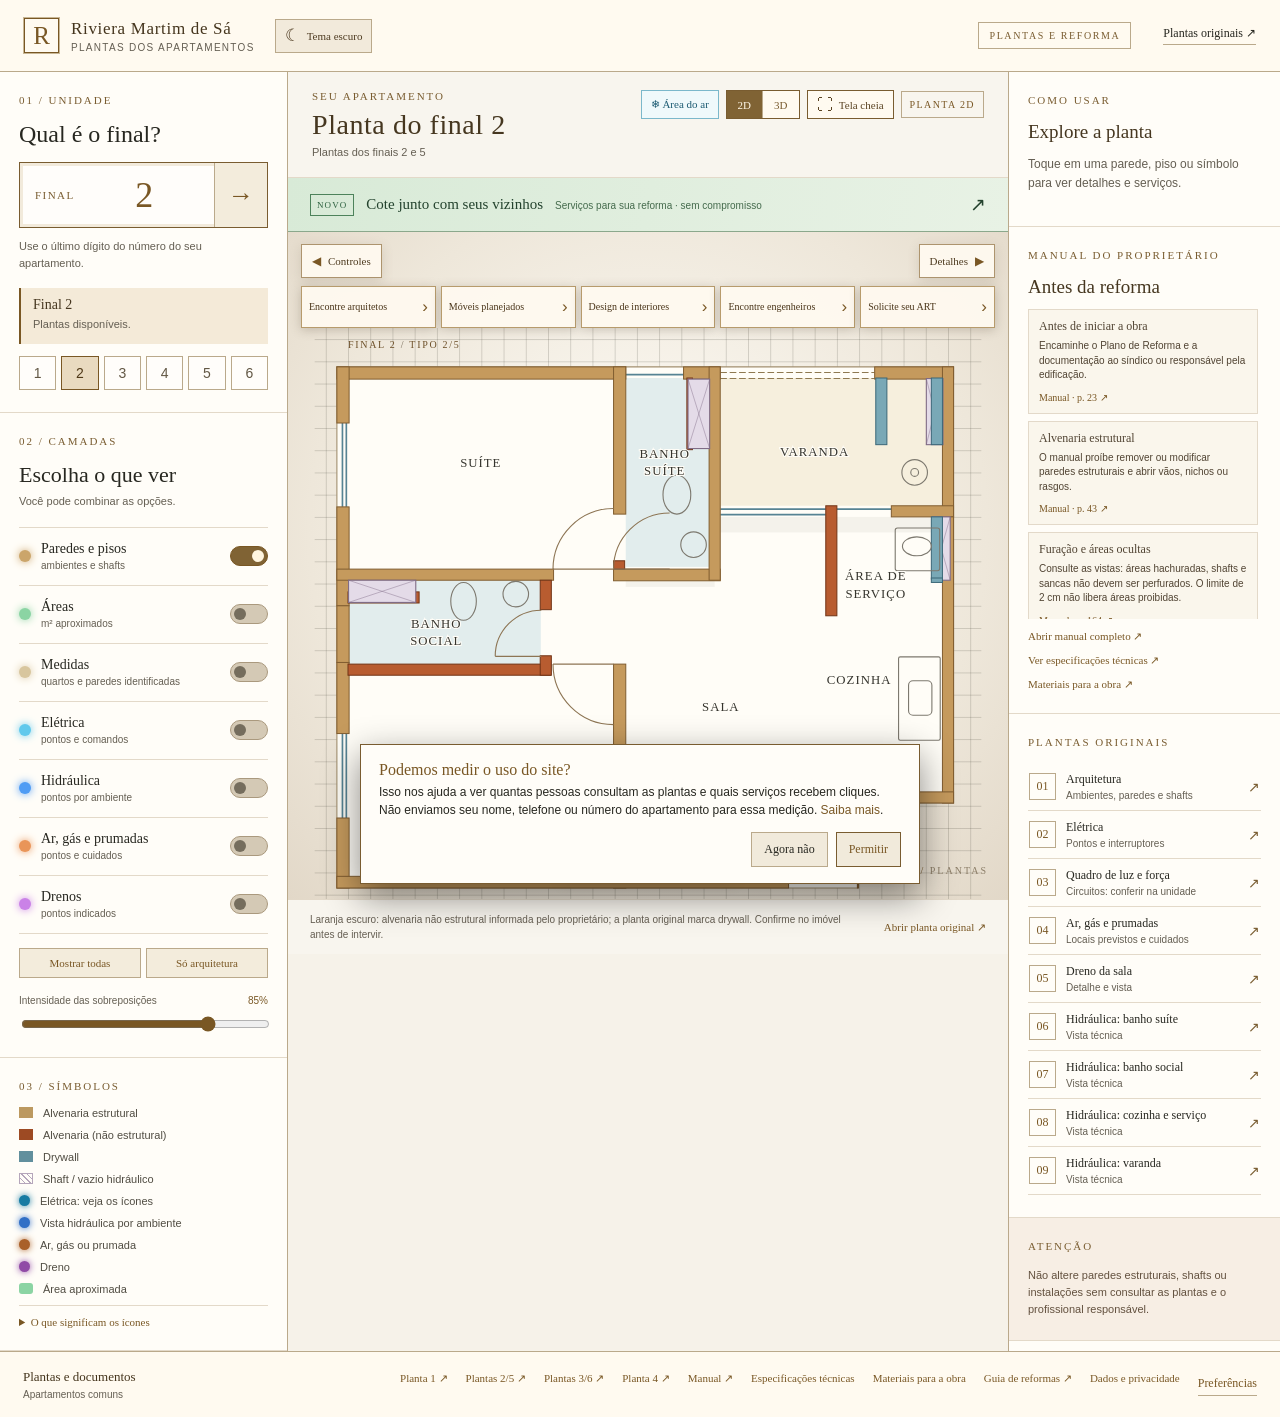
==== index.html @ aa562a34 "Soften ad labels and simplify decor tour description" ====
<!doctype html>
<html lang="pt-BR" data-theme="light">
<head>
  <meta charset="utf-8">
  <meta name="viewport" content="width=device-width, initial-scale=1">
  <meta id="browser-theme-color" name="theme-color" content="#f6f2e9">
  <meta name="description" content="Consulte a planta do seu final e sobreponha arquitetura, elétrica, instalações e vistas hidráulicas do Riviera Martim de Sá.">
  <title>Plantas · Riviera Martim de Sá</title>
  <link rel="icon" type="image/svg+xml" href="favicon.svg">
  <script>try{if(localStorage.getItem("riviera-theme")==="dark"){document.documentElement.dataset.theme="dark";document.getElementById("browser-theme-color").content="#0b0b0a"}}catch{}</script>
  <link rel="stylesheet" href="styles.css?v=avisos-discretos-1">
  <link rel="stylesheet" href="dimensions.css?v=mobile-medidas-1">
  <link rel="stylesheet" href="mobile.css?v=mobile-mapa-3">
  <link rel="stylesheet" href="coletiva.css?v=2">
  <link rel="stylesheet" href="analytics.css?v=1">
  <link rel="stylesheet" href="focus.css?v=focus-2">
  <link rel="stylesheet" href="icons.css?v=icons-1">
  <link rel="stylesheet" href="decorado.css?v=decorado-ia-1">
  <script src="services.js?v=lais-santos-10-1" defer></script>
  <script src="view3d.js?v=decorado-1" defer></script>
  <script src="final4.js?v=icons-1" defer></script>
  <script src="final1.js?v=icons-1" defer></script>
  <script src="analytics.js?v=1" defer></script>
  <script src="app.js?v=avisos-discretos-1" defer></script>
  <script src="decorado.js?v=decorado-ia-1" defer></script>
</head>
<body>
  <a class="skip-link" href="#painel">Ir para a planta</a>
  <div class="app-shell">
    <header class="topbar">
      <div class="identity"><span class="identity-mark" aria-hidden="true">R</span><div><strong>Riviera Martim de Sá</strong><small>Plantas dos apartamentos</small></div></div>
      <button id="theme-toggle" class="theme-toggle" type="button" aria-label="Ativar tema escuro" aria-pressed="false"><span class="theme-icon" aria-hidden="true">☾</span><span class="theme-label">Tema escuro</span></button>
      <span class="edition">PLANTAS E REFORMA</span>
      <a class="toplink" href="#documentos" aria-label="Plantas originais"><span class="toplink-copy">Plantas originais</span> <span aria-hidden="true">↗</span></a>
    </header>
    <main id="painel" class="app-layout">
      <aside id="control-panel" class="control-panel" aria-label="Consulta da planta">
        <div class="panel-section final-section">
          <div class="section-kicker">01 / UNIDADE</div>
          <label for="final-input">Qual é o final?</label>
          <div class="final-entry"><span>FINAL</span><input id="final-input" type="text" inputmode="numeric" pattern="[1-6]" maxlength="1" placeholder="2" autocomplete="off" aria-describedby="final-hint"><button id="final-submit" type="button" aria-label="Consultar final">→</button></div>
          <p id="final-hint">Use o último dígito do número do seu apartamento.</p>
          <div id="final-result" class="final-result" aria-live="polite"></div>
          <div class="quick-finals" aria-label="Escolha rápida do final"><button type="button" data-final="1">1</button><button type="button" data-final="2">2</button><button type="button" data-final="3">3</button><button type="button" data-final="4">4</button><button type="button" data-final="5">5</button><button type="button" data-final="6">6</button></div>
        </div>
        <div class="panel-section layers-section">
          <div class="section-kicker">02 / CAMADAS</div>
          <h2>Escolha o que ver</h2>
          <p class="subtle">Você pode combinar as opções.</p>
          <div id="layer-list" class="layer-list"></div>
          <div class="layer-actions"><button id="show-all" type="button">Mostrar todas</button><button id="show-base" type="button">Só arquitetura</button></div>
          <label class="opacity-label" for="overlay-opacity">Intensidade das sobreposições <output id="opacity-value">85%</output></label>
          <input id="overlay-opacity" type="range" min="35" max="100" value="85">
        </div>
        <div class="panel-section legend-section">
          <div class="section-kicker">03 / SÍMBOLOS</div>
          <div id="legend" class="legend"></div>
        </div>
      </aside>
      <section class="map-section" aria-labelledby="map-title">
        <div class="map-heading"><div><div class="section-kicker">SEU APARTAMENTO</div><h1 id="map-title">Planta do final 2</h1><p id="map-description">Plantas dos finais 2 e 5</p></div><div class="mode-controls"><button id="cooling-toggle" class="cooling-toggle" type="button" aria-pressed="false" aria-controls="cooling-panel">❄ Área do ar</button><div class="mode-switch" aria-label="Modo de visualização"><button id="view-2d" type="button" aria-pressed="true">2D</button><button id="view-3d" type="button" aria-pressed="false">3D</button></div><button id="focus-toggle" class="focus-toggle" type="button" aria-pressed="false" aria-label="Abrir planta em tela cheia" title="Abrir planta em tela cheia"><span class="focus-icon" aria-hidden="true">⛶</span><span class="focus-label">Tela cheia</span></button><span id="map-status" class="map-status">PLANTA 2D</span></div></div>
        <div class="map-promos"><a id="collective-entry" class="collective-entry" href="cotacao-coletiva.html?final=2"><span class="collective-new">NOVO</span><span class="collective-entry-copy"><strong>Cote junto com seus vizinhos</strong><small>Serviços para sua reforma · sem compromisso</small></span><span class="collective-arrow" aria-hidden="true">↗</span></a><button id="decorado-entry" class="decorado-entry" type="button" aria-haspopup="dialog" aria-controls="decorado-dialog" hidden><span class="decorado-play" aria-hidden="true">▶</span><span class="decorado-entry-copy"><strong>Visite o decorado</strong><small>Passeio e maquete · final 4</small></span><span class="decorado-arrow" aria-hidden="true">↗</span></button></div>
        <div id="measure-nav" class="measure-nav" aria-label="Medidas na vista 3D" hidden><button id="measure-prev" type="button" aria-label="Medida anterior">‹</button><div class="measure-nav-copy" aria-live="polite"><small id="measure-count">MEDIDAS</small><strong id="measure-name"></strong><span id="measure-detail"></span></div><button id="measure-next" type="button" aria-label="Próxima medida">›</button></div>
        <div id="map-frame" class="map-frame">
          <div id="plan-stage" class="plan-stage"></div>
          <canvas id="plan-3d" aria-label="Vista 3D ilustrativa do apartamento" hidden></canvas>
          <div class="side-toggle-bar" aria-label="Painéis laterais"><button id="toggle-controls" type="button" aria-controls="control-panel" aria-expanded="true" aria-label="Recolher controles"><span class="toggle-icon" aria-hidden="true">◀</span><span class="panel-label">Controles</span></button><button id="toggle-details" type="button" aria-controls="info-panel" aria-expanded="true" aria-label="Recolher detalhes"><span class="panel-label">Detalhes</span><span class="toggle-icon" aria-hidden="true">▶</span></button></div>
          <nav class="whole-home-actions" aria-label="Profissionais para todo o apartamento"><span class="whole-home-label">PARA TODO O APARTAMENTO</span><div class="whole-home-buttons"><button type="button" data-global-service="arquitetura" aria-label="Encontre arquitetos" aria-controls="service-popover" aria-expanded="false"><span class="service-label-wide" aria-hidden="true">Encontre arquitetos</span><span class="service-label-compact" aria-hidden="true">Arquitetos</span><span class="service-chevron" aria-hidden="true">›</span></button><button type="button" data-global-service="marcenaria" aria-label="Móveis planejados" aria-controls="service-popover" aria-expanded="false"><span class="service-label-wide" aria-hidden="true">Móveis planejados</span><span class="service-label-compact" aria-hidden="true">Planejados</span><span class="service-chevron" aria-hidden="true">›</span></button><button type="button" data-global-service="interiores" aria-label="Design de interiores" aria-controls="service-popover" aria-expanded="false"><span class="service-label-wide" aria-hidden="true">Design de interiores</span><span class="service-label-compact" aria-hidden="true">Interiores</span><span class="service-chevron" aria-hidden="true">›</span></button><button type="button" data-global-service="engenharia" aria-label="Encontre engenheiros" aria-controls="service-popover" aria-expanded="false"><span class="service-label-wide" aria-hidden="true">Encontre engenheiros</span><span class="service-label-compact" aria-hidden="true">Engenheiros</span><span class="service-chevron" aria-hidden="true">›</span></button><button type="button" data-global-service="art" aria-label="Solicite seu ART" aria-controls="service-popover" aria-expanded="false"><span class="service-label-wide" aria-hidden="true">Solicite seu ART</span><span class="service-label-compact" aria-hidden="true">ART</span><span class="service-chevron" aria-hidden="true">›</span></button></div></nav>
          <section id="tech-popover" class="tech-popover" role="dialog" aria-modal="false" aria-labelledby="tech-title" tabindex="-1" hidden><div class="tech-popover-body"><div class="tech-popover-heading"><button id="tech-close" class="tech-close" type="button" aria-label="Fechar detalhamento">×</button><div id="tech-layer" class="section-kicker">DETALHES DA PLANTA</div><h2 id="tech-title"></h2></div><p id="tech-description" class="tech-description"></p><details id="tech-product-recommendations" class="tech-products" hidden><summary><span id="tech-products-title" class="tech-products-cta">Compras para este ponto</span><span id="tech-products-count" class="tech-products-count"></span></summary><p id="tech-products-note" class="tech-products-note"></p><p id="tech-products-ad-label" class="tech-products-ad-label" hidden>Publicidade · links de afiliado</p><div id="tech-product-grid" class="tech-product-grid"></div><p id="tech-products-disclosure" class="tech-products-disclosure" hidden>O site pode receber comissão pelos links. Confira vendedor, versão, preço e estoque antes de comprar.</p></details><section id="tech-specs" class="tech-specs" aria-label="Especificações técnicas deste ponto" hidden><div class="tech-spec-heading">FICHA TÉCNICA</div><dl id="tech-spec-list"></dl><p id="tech-spec-note"></p><div id="tech-spec-sources" class="tech-spec-sources"></div><a class="tech-spec-all" href="especificacoes.html">Ver lista técnica completa ↗</a></section><div class="tech-evidence"><span id="tech-evidence-label">PLANTA ORIGINAL</span><strong id="tech-source-name"></strong></div><div class="tech-check"><span id="tech-check-label">ANTES DE REFORMAR</span><p id="tech-check-text"></p></div><div class="tech-actions"><a id="tech-source-link" target="_blank" rel="noopener">Abrir planta original ↗</a><a id="tech-secondary-source-link" target="_blank" rel="noopener" hidden></a></div><button id="tech-services-button" class="popover-switch" type="button">Ver serviços para esta área →</button></div></section>
          <section id="service-popover" class="service-popover" role="dialog" aria-modal="false" aria-labelledby="service-title" tabindex="-1" hidden><div class="service-popover-body"><button id="service-close" class="tech-close" type="button" aria-label="Fechar serviços">×</button><button id="service-back" class="service-back" type="button" hidden>← Detalhes da planta</button><div class="section-kicker">SERVIÇOS PARA ESTA ÁREA</div><h2 id="service-title">O que você quer fazer aqui?</h2><p id="service-intro" class="service-intro"></p><div id="service-list" class="service-list"></div><div id="service-results" class="service-results" aria-live="polite" hidden></div><button id="independent-toggle" class="independent-toggle" type="button" aria-label="Ver mais profissionais independentes" aria-controls="independent-list" aria-expanded="false" hidden>Mais <span aria-hidden="true">⌄</span></button><div id="independent-list" class="independent-list" hidden></div><p class="service-disclosure">Confira referências, regras da obra e exigências técnicas antes de contratar.</p></div></section>
          <div id="gesture-hint" class="gesture-hint" hidden>Um dedo gira e inclina · dois dedos aproximam e movem · toque abre detalhes</div>
          <p id="position-note" class="position-note" hidden><span class="position-note-full">Ícones e alturas no 3D são ilustrativos. Confira a planta original e o imóvel antes de furar ou comprar.</span><span class="position-note-short">Posições 3D estimadas · confira no imóvel</span></p>
          <a id="dimension-status" class="dimension-status" href="#measurement-section" hidden><strong>MEDIDAS</strong><span>Quartos e paredes identificadas · ver detalhes ↗</span></a>
          <a id="area-status" class="area-status" href="#area-section" hidden><strong>ÁREAS</strong><span>Valores aproximados · ver detalhes ↗</span></a>
          <div id="empty-state" class="empty-state" hidden></div><div class="map-tools"><button id="zoom-out" type="button" aria-label="Diminuir zoom">−</button><output id="zoom-value">100%</output><button id="zoom-in" type="button" aria-label="Aumentar zoom">+</button><button id="zoom-fit" type="button" aria-label="Abrir planta em tela cheia" aria-pressed="false" title="Abrir planta em tela cheia">⤢</button></div><div class="map-watermark">RIVIERA <span>/</span> PLANTAS</div>
        </div>
        <div class="map-footer"><p id="map-disclaimer">As posições são aproximadas. Confira medidas e instalações no imóvel antes de reformar.</p><a id="main-source" href="assets/docs/finais-2-5.pdf#page=1" target="_blank" rel="noopener">Abrir planta original ↗</a></div>
      </section>
      <aside id="info-panel" class="info-panel" aria-label="Informações da consulta"><div class="panel-section"><div id="selection-kicker" class="section-kicker">COMO USAR</div><div id="selection-info" class="selection-info"><h2>Explore a planta</h2><p>Toque em uma parede, piso ou símbolo para ver detalhes e serviços.</p></div></div><div id="cooling-panel" class="panel-section cooling-panel" hidden><div class="section-kicker">AR-CONDICIONADO PREVISTO</div><h2>9.000 BTU/h na sala</h2><p>Capacidade de refrigeração: cerca de <strong>2,64 kW</strong>. Em condições gerais, atende <strong>10 a 15 m² sem sol direto</strong>. A mancha azul é ilustrativa; não mostra um alcance exato. Sala, cozinha, serviço e circulação formam um espaço aberto de cerca de <span id="cooling-open-area">21</span> m², então o resfriamento pode ser desigual.</p><p><strong>Na planta:</strong> split com evaporadora na sala e condensadora na varanda. O quadro elétrico registra 220 V, 20 A e 815 W para o circuito de ar. Os 815 W não são o consumo medido de um aparelho específico.</p><p>Sol, pessoas, aparelhos e portas abertas mudam a carga térmica. Antes da compra, confira o modelo, o circuito, o dreno e a ventilação da condensadora com um profissional.</p><div class="cooling-sources"><a href="assets/docs/manual-proprietario.pdf#page=106" target="_blank" rel="noopener">Manual · p. 106 ↗</a><a id="cooling-electric-source" href="assets/docs/finais-2-5.pdf#page=3" target="_blank" rel="noopener">Quadro elétrico · p. 3 ↗</a><a href="https://www.daikin.com.br/blog/2025/07/04/o-que-sao-btus-como-funcionam-os-btus-do-ar-condicionado/" target="_blank" rel="noopener">Referência de capacidade ↗</a></div></div><div id="area-section" class="panel-section area-panel" hidden><div class="section-kicker">ÁREAS APROXIMADAS</div><h2>Tamanho dos cômodos</h2><div id="area-content"></div></div><div id="measurement-section" class="panel-section measurement-panel" hidden><div class="section-kicker">MEDIDAS</div><h2>Cotas disponíveis</h2><div id="measurement-content"></div></div><div class="panel-section manual-section"><div class="section-kicker">MANUAL DO PROPRIETÁRIO</div><h2>Antes da reforma</h2><div id="manual-tip-list" class="manual-tip-list"></div><a class="manual-full-link" href="assets/docs/manual-proprietario.pdf" target="_blank" rel="noopener">Abrir manual completo ↗</a><a class="manual-full-link" href="especificacoes.html">Ver especificações técnicas ↗</a><a class="manual-full-link" href="especificacoes.html#compras">Materiais para a obra ↗</a></div><div class="panel-section"><div class="section-kicker">PLANTAS ORIGINAIS</div><div id="source-list" class="source-list"></div></div><div class="panel-section compact-warning"><div class="section-kicker">ATENÇÃO</div><p>Não altere paredes estruturais, shafts ou instalações sem consultar as plantas e o profissional responsável.</p></div></aside>
    </main>
    <footer id="documentos" class="bottom-bar"><div><strong>Plantas e documentos</strong><span>Apartamentos comuns</span></div><nav aria-label="Documentos originais"><a href="assets/docs/final-1-comum.pdf" target="_blank" rel="noopener">Planta 1 ↗</a><a href="assets/docs/finais-2-5.pdf" target="_blank" rel="noopener">Plantas 2/5 ↗</a><a href="assets/docs/finais-3-6.pdf" target="_blank" rel="noopener">Plantas 3/6 ↗</a><a href="assets/docs/final-4-comum.pdf" target="_blank" rel="noopener">Planta 4 ↗</a><a href="assets/docs/manual-proprietario.pdf" target="_blank" rel="noopener">Manual ↗</a><a href="especificacoes.html">Especificações técnicas</a><a href="especificacoes.html#compras">Materiais para a obra</a><a href="assets/docs/guia-reformas.pdf" target="_blank" rel="noopener">Guia de reformas ↗</a><a href="privacidade.html">Dados e privacidade</a><button id="analytics-preferences" class="analytics-preferences" type="button" hidden>Preferências</button></nav></footer>
  </div>
  <dialog id="decorado-dialog" class="decorado-dialog" aria-labelledby="decorado-title" aria-describedby="decorado-description"><div class="decorado-modal"><div class="decorado-modal-heading"><div><span class="section-kicker">FINAL 4 · APARTAMENTO COMUM</span><h2 id="decorado-title">Visite o decorado</h2></div><button id="decorado-close" class="decorado-close" type="button" aria-label="Fechar vídeo">×</button></div><div class="decorado-versions" role="group" aria-label="Escolha o vídeo"><button type="button" data-decorado-video="ia" data-src="assets/video/final-4-passeio-decorado.mp4" data-poster="assets/video/final-4-passeio-decorado-poster.jpg" data-label="Passeio decorado ilustrativo do final 4" aria-pressed="true"><strong>Passeio decorado</strong><small>11 cenas · 55 segundos</small></button><button type="button" data-decorado-video="maquete" data-src="assets/video/final-4-decorado.mp4" data-poster="assets/video/final-4-decorado-poster.png" data-label="Maquete animada do final 4" aria-pressed="false"><strong>Maquete da planta</strong><small>Geometria da planta · 20 segundos</small></button></div><video id="decorado-video" controls playsinline preload="none" poster="assets/video/final-4-passeio-decorado-poster.jpg" aria-label="Passeio decorado ilustrativo do final 4"><source id="decorado-source" type="video/mp4"></video><p id="decorado-error" class="decorado-error" hidden>Não foi possível carregar o vídeo. Tente novamente em instantes.</p><p id="decorado-description">Passeio ilustrativo do final 4. Móveis, acabamentos e posições podem diferir do apartamento. Consulte a planta e confira medidas e instalações antes de reformar.</p></div></dialog>
  <section id="analytics-consent" class="analytics-consent" aria-label="Privacidade das visitas" hidden><p><strong>Podemos medir o uso do site?</strong> Isso nos ajuda a ver quantas pessoas consultam as plantas e quais serviços recebem cliques. Não enviamos seu nome, telefone ou número do apartamento para essa medição. <a href="privacidade.html">Saiba mais</a>.</p><div><button id="analytics-reject" type="button">Agora não</button><button id="analytics-accept" type="button">Permitir</button></div></section>
  <noscript>Ative o JavaScript para consultar as camadas. Os PDFs originais estão nos links do rodapé.</noscript>
</body>
</html>
---- styles.css ----
:root{color-scheme:dark;--bg:#0b0b0a;--panel:#13120f;--panel-2:#191713;--line:#4b3e29;--line-soft:#2b271e;--gold:#d6b575;--gold-dim:#a88a55;--text:#eee5d4;--muted:#aaa08e;--cyan:#61c9ec;--blue:#4f9cf4;--orange:#e99559;--purple:#ca82e7}
#gesture-hint.gesture-hint{top:auto;bottom:68px;width:max-content;max-width:calc(100% - 25px);white-space:normal;text-align:center}
.manual-section h2{font:19px Georgia,serif;font-weight:normal;color:#efddb7;margin:0 0 11px}.manual-tip-list{display:flex;flex-direction:column;gap:7px;max-height:310px;overflow:auto;padding-right:3px}.manual-tip{display:block;border:1px solid var(--line-soft);background:#1b1812;padding:9px 10px;color:var(--text)}.manual-tip:hover{border-color:var(--gold-dim);background:#252015}.manual-tip strong{display:block;font:12px Georgia,serif;font-weight:normal;color:#e7d4ad}.manual-tip span{display:block;color:#b7aa92;font-size:10px;line-height:1.45;margin:5px 0}.manual-tip small{color:var(--gold);font:10px Georgia,serif}.manual-full-link{display:inline-block;margin-top:11px;font:11px Georgia,serif}
.plan-stage svg.final4-plan{min-height:0;max-height:none;overflow:hidden}.final4-plan .room-label{font-size:15px;letter-spacing:.04em}.final4-plan .plate-title{font-size:14px}
.measurement-panel[hidden]{display:none}.measurement-panel h2{font:19px Georgia,serif;font-weight:normal;color:#efddb7;margin:0 0 10px}.measurement-panel p{font-size:11px;color:#bfb29a;line-height:1.55;margin:0 0 10px}.measurement-panel p strong{color:#ead3a2;font-weight:normal}.measurement-panel a{display:inline-block;font:11px Georgia,serif;border:1px solid var(--line);padding:8px 10px}
.dimension-status{position:absolute;z-index:3;top:13px;left:13px;max-width:calc(100% - 26px);display:flex;align-items:center;gap:9px;border:1px solid #7b6848;background:#211b13e8;padding:8px 10px;box-shadow:0 4px 18px #0008}.dimension-status[hidden]{display:none}.dimension-status strong{font:10px Georgia,serif;letter-spacing:.13em;color:#e4c78c}.dimension-status span{font-size:10px;line-height:1.3;color:#d7c7a8}
.app-layout>.map-section{align-self:start}.app-layout>.map-section .map-frame{height:max(620px,calc(100vh - 233px));flex:none}@media(max-width:660px){.app-layout>.map-section{align-self:stretch}.app-layout>.map-section .map-frame{height:66vh;min-height:450px}}
.area-panel[hidden],.area-status[hidden]{display:none}.area-panel h2{font:19px Georgia,serif;font-weight:normal;color:#c1ebc9;margin:0 0 10px}.area-panel p{font-size:11px;color:#bfb9a8;line-height:1.5;margin:0 0 11px}.area-panel a{display:inline-block;font:11px Georgia,serif;border:1px solid var(--line);padding:8px 10px}.area-list{display:grid;gap:1px;margin:12px 0;background:var(--line-soft);border:1px solid var(--line-soft)}.area-list>div{display:flex;justify-content:space-between;align-items:baseline;gap:8px;padding:8px;background:#171712}.area-list span{font-size:10px;line-height:1.3;color:#ded4bd}.area-list strong{font:12px Georgia,serif;color:#a5e7b8;white-space:nowrap}
.area-status{position:absolute;z-index:3;top:54px;left:13px;max-width:calc(100% - 26px);display:flex;align-items:center;gap:9px;border:1px solid #4a8660;background:#102016e8;padding:8px 10px;box-shadow:0 4px 18px #0008}.dimension-status[hidden]+.area-status{top:13px}.area-status strong{font:10px Georgia,serif;letter-spacing:.13em;color:#a9e5b9}.area-status span{font-size:10px;line-height:1.3;color:#d0dfce}
.area-marker{cursor:pointer}.area-marker rect{fill:#153622;stroke:#75c991;stroke-width:2}.area-marker text{fill:#d6ffe1;font:bold 15px Georgia,serif;pointer-events:none}.area-marker:hover rect,.area-marker.selected-point rect{stroke:#d6ffe1;stroke-width:3}.swatch.areas{background:#8bd4a3;border-radius:3px}
@media(max-width:900px) and (min-width:661px){.app-layout>.info-panel{grid-template-columns:repeat(2,minmax(0,1fr))}}
*{box-sizing:border-box}html{scroll-behavior:smooth}body{margin:0;background:var(--bg);color:var(--text);font-family:Arial,Helvetica,sans-serif;font-size:14px}button,input{font:inherit}button{cursor:pointer}a{color:var(--gold);text-decoration:none}a:hover{color:#ffe0a4}:focus-visible{outline:2px solid var(--gold);outline-offset:3px}.skip-link{position:absolute;top:-60px;left:10px;z-index:99;background:var(--gold);color:#13110c;padding:10px}.skip-link:focus{top:10px}
.app-shell{min-height:100vh;display:flex;flex-direction:column}.topbar{min-height:72px;border-bottom:1px solid var(--line);display:flex;align-items:center;gap:20px;padding:12px 24px;background:#100f0c}.identity{display:flex;align-items:center;gap:12px}.identity-mark{width:35px;height:35px;border:1px solid var(--gold);color:var(--gold);display:grid;place-items:center;font:25px Georgia,serif;box-shadow:inset 0 0 0 3px #100f0c,0 0 0 1px #51422a}.identity strong{display:block;font:17px Georgia,serif;letter-spacing:.04em;font-weight:normal;color:#f2dba8}.identity small{display:block;color:var(--muted);font-size:10px;letter-spacing:.13em;text-transform:uppercase;margin-top:3px}.edition{margin-left:auto;border:1px solid var(--line);padding:7px 10px;color:var(--gold-dim);font:10px Georgia,serif;letter-spacing:.16em;white-space:nowrap}.edition i{font-style:normal;margin:0 3px}.toplink{margin-left:12px;color:var(--text);font:12px Georgia,serif;border-bottom:1px solid var(--line);padding-bottom:3px;white-space:nowrap}
.app-layout{display:grid;grid-template-columns:288px minmax(450px,1fr) 272px;min-height:calc(100vh - 138px);flex:1}.control-panel,.info-panel{background:var(--panel);min-width:0}.control-panel{border-right:1px solid var(--line)}.info-panel{border-left:1px solid var(--line)}.panel-section{padding:22px 19px;border-bottom:1px solid var(--line-soft)}.section-kicker{font:11px Georgia,serif;letter-spacing:.18em;color:var(--gold-dim);text-transform:uppercase;margin-bottom:15px}.final-section label{display:block;font:24px Georgia,serif;color:var(--text);margin-bottom:14px}.final-entry{height:66px;border:1px solid var(--gold-dim);display:flex;align-items:center;background:#0d0c0a;box-shadow:0 0 0 3px #211d15 inset}.final-entry>span{font:11px Georgia,serif;color:var(--gold-dim);letter-spacing:.13em;padding-left:15px}.final-entry input{min-width:0;flex:1;width:50px;border:0;outline:0;background:transparent;color:var(--gold);font:36px Georgia,serif;text-align:center;height:100%}.final-entry input::placeholder{color:#69583b}.final-entry button{height:100%;width:53px;border:0;border-left:1px solid var(--line);background:#1d1a14;color:var(--gold);font-size:26px}.final-entry button:hover{background:#302817}.final-section>p,.subtle{color:var(--muted);font-size:11px;line-height:1.5;margin:10px 0 0}.final-result{border-left:2px solid var(--gold);padding:9px 12px;background:#201b13;margin-top:17px;min-height:56px}.final-result.pending{border-color:#b17a58;background:#241a16}.final-result strong{display:block;font:14px Georgia,serif;color:#edd7a8}.final-result span{display:block;color:var(--muted);font-size:11px;line-height:1.35;margin-top:4px}.quick-finals{display:grid;grid-template-columns:repeat(6,1fr);gap:5px;margin-top:12px}.quick-finals button{border:1px solid var(--line);background:#0e0d0b;color:#bcad91;height:34px}.quick-finals button:hover,.quick-finals button[aria-pressed=true]{border-color:var(--gold);color:var(--gold);background:#2c2416}
.layers-section h2,.selection-info h2{font:22px Georgia,serif;font-weight:normal;margin:0}.layers-section .subtle{margin:5px 0 17px}.layer-list{display:flex;flex-direction:column;border-top:1px solid var(--line-soft)}.layer-row{display:flex;align-items:center;gap:10px;min-height:58px;border-bottom:1px solid var(--line-soft);cursor:pointer}.layer-row:hover{background:#191610}.layer-color{height:12px;width:12px;flex:none;border-radius:50%;background:var(--layer-color);box-shadow:0 0 8px var(--layer-color)}.layer-copy{flex:1;min-width:0}.layer-copy strong{display:block;font:14px Georgia,serif;font-weight:normal}.layer-copy small{display:block;font-size:10px;color:var(--muted);margin-top:3px}.layer-row input{position:absolute;opacity:0;width:1px;height:1px}.switch{position:relative;flex:none;width:38px;height:20px;border-radius:30px;background:#3d372a;border:1px solid #65563a}.switch:after{content:"";position:absolute;left:3px;top:3px;width:12px;height:12px;border-radius:50%;background:#9e8c6d;transition:transform .18s}.layer-row input:checked+.switch{background:#785c30;border-color:var(--gold)}.layer-row input:checked+.switch:after{transform:translateX(18px);background:#ffe0a4}.layer-row input:focus-visible+.switch{outline:2px solid var(--gold);outline-offset:3px}.layer-actions{display:flex;gap:5px;margin-top:14px}.layer-actions button{flex:1;background:#1d1a14;border:1px solid var(--line);color:var(--gold);padding:8px 6px;font:11px Georgia,serif}.layer-actions button:hover{border-color:var(--gold)}.opacity-label{display:flex;justify-content:space-between;gap:8px;color:var(--muted);font-size:10px;margin-top:17px}.opacity-label output{color:var(--gold)}#overlay-opacity{width:100%;accent-color:var(--gold);margin-top:10px}.legend{display:grid;gap:10px}.legend>div{display:flex;align-items:center;gap:10px;color:#c9bfac;font-size:11px}.swatch{width:14px;height:11px;display:block;flex:none}.swatch.structural{background:#bc9960}.swatch.drywall{background:#618f9d}.swatch.shaft{border:1px solid #b5a6bb;background:repeating-linear-gradient(45deg,transparent 0 3px,#b5a6bb 3px 4px)}.swatch.electric,.swatch.hydraulic,.swatch.systems,.swatch.drains{border-radius:50%;height:11px;width:11px;box-shadow:0 0 7px currentColor}.swatch.electric{background:var(--cyan);color:var(--cyan)}.swatch.hydraulic{background:var(--blue);color:var(--blue)}.swatch.systems{background:var(--orange);color:var(--orange)}.swatch.drains{background:var(--purple);color:var(--purple)}
.layers-section.is-disabled .layer-list,.layers-section.is-disabled .layer-actions,.layers-section.is-disabled .opacity-label,.layers-section.is-disabled #overlay-opacity{opacity:.42}.layers-section.is-disabled .layer-row{cursor:default}.layers-section.is-disabled .layer-row:hover{background:transparent}.layer-actions button:disabled{cursor:default}
.map-section{display:flex;flex-direction:column;min-width:0;background:#0d0c0a}.map-heading{min-height:106px;padding:18px 24px 14px;display:flex;justify-content:space-between;gap:15px;align-items:flex-start;flex-wrap:wrap;border-bottom:1px solid var(--line-soft)}.map-heading .section-kicker{margin-bottom:7px}.map-heading h1{font:28px Georgia,serif;font-weight:normal;letter-spacing:.02em;color:#f0dfbc;margin:0}.map-heading p{font-size:11px;color:var(--muted);margin:5px 0 0}.mode-controls{display:flex;align-items:center;gap:7px;flex-wrap:wrap}.mode-switch{display:flex;border:1px solid var(--gold-dim);background:#100e0a}.mode-switch button{min-width:36px;height:27px;border:0;border-right:1px solid var(--line);background:transparent;color:var(--gold-dim);font:11px Georgia,serif}.mode-switch button:last-child{border-right:0}.mode-switch button[aria-pressed=true]{background:#604a28;color:#fff1cc}.mode-switch button:hover:not(:disabled){background:#342917}.mode-switch button:disabled{opacity:.4;cursor:default}.map-status{font:10px Georgia,serif;letter-spacing:.14em;color:var(--gold);border:1px solid var(--line);padding:7px 8px;white-space:nowrap}.map-frame{position:relative;flex:1;min-height:620px;overflow:hidden;touch-action:none;cursor:grab}.map-frame.dragging{cursor:grabbing}.map-frame:before{content:"";position:absolute;inset:0;background:radial-gradient(circle at 50% 48%,#201c15 0,#100f0c 61%,#080808 100%)}.plan-stage{position:absolute;inset:0;transform-origin:center;transition:transform .12s ease;display:grid;place-items:center}.dragging .plan-stage{transition:none}.plan-stage[hidden],.empty-state[hidden],.map-tools[hidden],#plan-3d[hidden],.gesture-hint[hidden]{display:none!important}.plan-stage svg{display:block;width:100%;height:100%;max-height:calc(100vh - 215px);min-height:600px;overflow:visible}#plan-3d{display:block;position:absolute;inset:0;width:100%;height:100%}.gesture-hint{position:absolute;z-index:2;top:15px;left:50%;transform:translateX(-50%);border:1px solid var(--line);background:#11100ddc;padding:7px 11px;color:#d5c39e;font:10px Georgia,serif;white-space:nowrap;pointer-events:none}.map-tools{position:absolute;bottom:19px;left:50%;transform:translateX(-50%);display:flex;border:1px solid var(--line);background:#13110de8;box-shadow:0 3px 18px #0008}.map-tools button,.map-tools output{width:38px;height:36px;display:grid;place-items:center;border:0;border-right:1px solid var(--line);background:transparent;color:var(--gold);font-size:18px}.map-tools button:last-child{border-right:0}.map-tools button:hover{background:#332916}.map-tools output{width:56px;font:12px Georgia,serif}.map-watermark{position:absolute;bottom:23px;right:20px;color:#60533d;font:10px Georgia,serif;letter-spacing:.2em}.map-watermark span{color:var(--gold-dim)}.map-footer{display:flex;align-items:center;justify-content:space-between;gap:16px;border-top:1px solid var(--line-soft);min-height:55px;padding:8px 22px}.map-footer p{margin:0;color:#a69b88;font-size:10px;line-height:1.5;max-width:690px}.map-footer a{font:11px Georgia,serif;white-space:nowrap}
.empty-state{position:absolute;inset:0;z-index:2;display:flex;flex-direction:column;justify-content:center;align-items:center;text-align:center;padding:25px}.empty-symbol{font:80px Georgia,serif;color:var(--gold-dim);line-height:1}.empty-state h2{font:27px Georgia,serif;font-weight:normal;color:#f0dfbc;margin:10px 0}.empty-state p{font-size:13px;color:var(--muted);max-width:420px;line-height:1.6}.empty-state a{font:12px Georgia,serif;margin-top:10px;border:1px solid var(--line);padding:9px 12px}
.selection-info h2{font-size:19px;color:#efddb7}.selection-info p{font-size:12px;color:var(--muted);line-height:1.55}.selection-info a{display:inline-block;font:11px Georgia,serif;border:1px solid var(--line);padding:9px 11px;margin-top:5px}.source-list{display:flex;flex-direction:column;max-height:50vh;overflow:auto}.source-list a{display:flex;gap:10px;align-items:center;border-bottom:1px solid var(--line-soft);padding:9px 1px;color:var(--text)}.source-list a:hover{background:#211c14}.source-list b{font:12px Georgia,serif;color:var(--gold);border:1px solid var(--line);width:27px;height:27px;display:grid;place-items:center;flex:none}.source-list span{flex:1;min-width:0}.source-list strong{display:block;font:12px Georgia,serif;font-weight:normal}.source-list small{display:block;color:var(--muted);font-size:10px;margin-top:3px}.source-list i{font-style:normal;color:var(--gold-dim)}.no-sources{font-size:11px;color:var(--muted);line-height:1.5}.compact-warning{background:#1b1611}.compact-warning p{font-size:11px;color:#c7b7a0;line-height:1.55;margin:0}.bottom-bar{min-height:66px;display:flex;align-items:center;gap:20px;padding:10px 23px;border-top:1px solid var(--line);background:#11100d}.bottom-bar>div{display:flex;flex-direction:column;gap:4px}.bottom-bar strong{font:13px Georgia,serif;font-weight:normal;color:#f0dfbc}.bottom-bar span{font-size:10px;color:var(--muted)}.bottom-bar nav{display:flex;gap:18px;margin-left:auto;flex-wrap:wrap}.bottom-bar a{font:11px Georgia,serif;white-space:nowrap}
/* Vector drawing: built from editable SVG geometry, not page images. */
.floor-outline{fill:#171712;stroke:#736245;stroke-width:2}.wet-area{fill:#32404b;opacity:.26}.ceiling-area{fill:#a7a396;opacity:.12}.balcony-area{fill:#847047;opacity:.09}.structural-wall{fill:#b99359;stroke:#f3d7a5;stroke-width:1.8}.drywall-wall{fill:#547f8f;stroke:#8dc6d3;stroke-width:1.8}.shaft-box{fill:#251f27;stroke:#b0a1b7;stroke-width:2}.shaft-cross{stroke:#b0a1b7;stroke-width:1.2;fill:none;opacity:.65}.window-line{stroke:#c2d1cf;stroke-width:3}.guard-line{stroke:#a3a094;stroke-width:2;stroke-dasharray:12 5}.fixture{fill:none;stroke:#827b6e;stroke-width:2}.door-line{fill:none;stroke:#b9aa8c;stroke-width:2}.room-label{fill:#dbd0b8;font:23px Georgia,serif;letter-spacing:.08em;paint-order:stroke;stroke:#171712;stroke-width:4}.plate-title{fill:#c8a56d;font:18px Georgia,serif;letter-spacing:.17em}.plate-title tspan{fill:#5d4f38}.plate-note{fill:#74654c;font:11px Georgia,serif;letter-spacing:.13em}
.overlay-layer{opacity:var(--overlay-opacity,.85)}.poi,.hydro-zone,.system-area{cursor:pointer}.poi-hit{fill:transparent}.poi-disc{fill:#17120d;stroke:#f2d69d;stroke-width:2}.poi text,.hydro-zone text{fill:#fff6de;font:bold 12px Arial,sans-serif;pointer-events:none}.poi-light .poi-disc{fill:#674d24;stroke:#ffdd83}.poi-outlet .poi-disc,.poi-switch .poi-disc{fill:#133542;stroke:var(--cyan)}.poi-outlet text,.poi-switch text{fill:#bcf2ff}.poi-shower .poi-disc,.poi-gas .poi-disc{fill:#5c251f;stroke:#ff8469}.poi-systems .poi-disc,.poi-stack .poi-disc{fill:#543421;stroke:var(--orange)}.poi-drain .poi-disc{fill:#4d2857;stroke:var(--purple)}.poi-drain text{font-size:8px}.poi-stack text{font-size:8px}.poi:hover .poi-disc,.selected-point .poi-disc{stroke-width:4;filter:drop-shadow(0 0 7px currentColor)}.zone-ring{fill:#4f9cf417;stroke:#4f9cf4;stroke-width:2;stroke-dasharray:6 5}.zone-disc{fill:#1a3e69;stroke:#88c2ff;stroke-width:2}.hydro-zone:hover .zone-ring,.hydro-zone.selected-point .zone-ring{stroke-width:4;fill:#4f9cf43d}.condenser-area{fill:#1ab98d;stroke:#8dffe0;stroke-width:2}.evaporator-area{fill:#d98d46;stroke:#ffd39b;stroke-width:2}.system-area:hover rect{filter:drop-shadow(0 0 10px #e99559)}.gas-line{stroke:#e3b65a;stroke-width:7;stroke-linecap:round}
@media(max-width:1150px){.app-layout{grid-template-columns:252px minmax(360px,1fr) 235px}.panel-section{padding:18px 14px}.bottom-bar nav{gap:10px}.map-heading{padding-inline:16px}}
@media(max-width:900px){.app-layout{grid-template-columns:245px minmax(0,1fr)}.info-panel{grid-column:1/-1;border-left:0;border-top:1px solid var(--line);display:grid;grid-template-columns:1fr 1.5fr 1fr}.info-panel .panel-section{border-right:1px solid var(--line-soft);border-bottom:0}.source-list{max-height:200px}.bottom-bar{align-items:flex-start;flex-direction:column}.bottom-bar nav{margin-left:0}.map-frame{min-height:640px}}
@media(max-width:660px){.topbar{padding:11px 14px;min-height:62px}.identity strong{font-size:14px}.identity small{font-size:9px}.edition{display:none}.toplink{margin-left:auto}.app-layout{display:flex;flex-direction:column}.control-panel{border-right:0;border-bottom:1px solid var(--line)}.control-panel .final-section{padding:16px}.control-panel .layers-section{padding:16px}.legend-section{display:none}.final-section label{font-size:21px}.final-entry{height:56px}.quick-finals{max-width:330px}.layer-list{display:grid;grid-template-columns:1fr 1fr;gap:0 12px}.layer-row{min-height:55px}.layer-copy strong{font-size:12px}.layer-copy small{font-size:9px}.map-heading{min-height:85px;padding:15px}.map-heading h1{font-size:23px}.map-status{font-size:8px}.map-frame{height:66vh;min-height:450px;flex:auto}.plan-stage svg{min-height:0;max-height:none}.map-footer{display:block;padding:11px 15px}.map-footer a{display:inline-block;margin-top:7px}.info-panel{display:block}.info-panel .panel-section{border-right:0;border-bottom:1px solid var(--line-soft)}.bottom-bar{padding:16px}.bottom-bar nav{display:grid;grid-template-columns:1fr 1fr}.map-watermark{display:none}}

/* Painéis recolhíveis: a planta ocupa o espaço liberado. */
.app-layout{transition:grid-template-columns .25s ease}.app-layout>.control-panel{grid-column:1}.app-layout>.map-section{grid-column:2}.app-layout>.info-panel{grid-column:3}.app-layout.hide-left>.control-panel,.app-layout.hide-right>.info-panel{display:none}
@media(min-width:1151px){.app-layout.hide-left{grid-template-columns:0 minmax(0,1fr) 272px}.app-layout.hide-right{grid-template-columns:288px minmax(0,1fr) 0}.app-layout.hide-left.hide-right{grid-template-columns:0 minmax(0,1fr) 0}}
@media(min-width:901px) and (max-width:1150px){.app-layout.hide-left{grid-template-columns:0 minmax(0,1fr) 235px}.app-layout.hide-right{grid-template-columns:252px minmax(0,1fr) 0}.app-layout.hide-left.hide-right{grid-template-columns:0 minmax(0,1fr) 0}}
@media(min-width:661px) and (max-width:900px){.app-layout>.info-panel{grid-column:1/-1}.app-layout.hide-left{grid-template-columns:0 minmax(0,1fr)}}
.side-toggle-bar{position:absolute;z-index:5;top:12px;left:13px;right:13px;display:flex;justify-content:space-between;gap:12px;pointer-events:none}.side-toggle-bar button{pointer-events:auto;display:flex;align-items:center;gap:7px;border:1px solid #695739;background:#17140edc;color:#e3cea4;font:11px Georgia,serif;padding:8px 10px;min-height:34px;box-shadow:0 3px 15px #0007}.side-toggle-bar button:hover,.side-toggle-bar button:focus-visible{background:#312715;border-color:var(--gold)}.side-toggle-bar .toggle-icon{color:var(--gold);font-size:12px}
.dimension-status{top:54px}.area-status{top:95px}.dimension-status[hidden]+.area-status{top:54px}
@media(max-width:660px){.app-layout>.map-section{grid-column:auto}.side-toggle-bar button{font-size:10px;padding:7px 8px}.dimension-status,.area-status{font-size:9px}}

/* Cartão técnico ancorado ao ponto, sem bloquear a planta. */
.map-frame{touch-action:auto;overflow:clip}.plan-stage,#plan-3d{touch-action:none}
.tech-popover{position:absolute;z-index:8;width:min(320px,calc(100% - 24px));max-height:calc(100% - 68px);overflow:auto;border:1px solid #b3955e;background:#17140ff5;color:var(--text);box-shadow:0 12px 36px #000b,0 0 0 3px #0b0908a8}
.tech-popover{touch-action:pan-y}
.tech-popover[hidden]{display:none}
.tech-popover.is-appearing{animation:tech-pop .2s cubic-bezier(.18,.85,.25,1)}
.tech-popover-body{position:relative;padding:19px 18px 18px;background:radial-gradient(circle at 100% 0,#3b30202b,transparent 55%)}
.tech-popover-heading{position:sticky;top:0;z-index:2;margin:-19px -18px 10px;padding:19px 18px 1px;background:#17140f;border-bottom:1px solid var(--line)}
.tech-close{position:absolute;right:10px;top:9px;width:29px;height:29px;border:1px solid var(--line);background:#242018;color:#ead2a0;font-size:21px;line-height:1}.tech-close:hover{background:#3b2c19}
.tech-popover .section-kicker{padding-right:31px;margin-bottom:10px;font-size:9px}.tech-popover h2{font:normal 21px Georgia,serif;color:#f1dfbb;margin:0 24px 11px 0;line-height:1.2}
.tech-description{font-size:11px;line-height:1.5;color:#d3c7af;margin:0 0 12px}.tech-evidence,.tech-check{border-top:1px solid var(--line);padding:10px 0}.tech-evidence span,.tech-check span{display:block;font:9px Georgia,serif;letter-spacing:.12em;color:var(--gold-dim);margin-bottom:5px}.tech-evidence strong{font:normal 12px Georgia,serif;color:#f1ddaf}.tech-check p{font-size:11px;line-height:1.45;color:#cbbda2;margin:0}.tech-caution{font-size:10px;line-height:1.45;color:#aaa08e;margin:4px 0 12px}.tech-actions{display:flex;flex-wrap:wrap;gap:7px}.tech-actions a{display:inline-block;border:1px solid var(--gold-dim);padding:8px 9px;color:#efd7a4;font:11px Georgia,serif}.tech-actions a:hover{background:#332817}.tech-actions a[hidden]{display:none}
.tech-specs{border:1px solid var(--gold-dim);background:#241e14;padding:11px;margin:0 0 12px}.tech-specs[hidden]{display:none}.tech-spec-heading{font:10px Georgia,serif;letter-spacing:.16em;color:var(--gold);margin-bottom:8px}.tech-specs dl{margin:0}.tech-specs dl>div{display:grid;grid-template-columns:35% minmax(0,1fr);gap:8px;border-top:1px solid #685538;padding:6px 0}.tech-specs dt{font-size:10px;color:#c5b28f}.tech-specs dd{margin:0;font-size:11px;line-height:1.35;color:#f2e6d0}.tech-specs p{font-size:10px;line-height:1.45;color:#cbbda2;margin:8px 0}.tech-spec-sources{display:flex;flex-wrap:wrap;gap:5px;margin-top:8px}.tech-spec-sources a,.tech-spec-all{font:10px Georgia,serif;color:#f2d196;text-decoration:underline;text-underline-offset:3px}.tech-spec-sources a{margin-right:7px}.tech-spec-all{display:inline-block;margin-top:10px}
html[data-theme="light"] .tech-specs{background:#f8efdF;border-color:#b79c71}html[data-theme="light"] .tech-specs dl>div{border-color:#d5c2a1}html[data-theme="light"] .tech-specs dt{color:#705c3f}html[data-theme="light"] .tech-specs dd{color:#33291e}html[data-theme="light"] .tech-specs p{color:#5a5043}html[data-theme="light"] .tech-spec-sources a,html[data-theme="light"] .tech-spec-all{color:#765019}
.tech-products{margin:12px 0 0;border:1px solid #c99c55;background:#252017;padding:0 10px}
.tech-products[hidden]{display:none}
.tech-products summary{display:flex;align-items:center;gap:8px;cursor:pointer;min-height:44px;margin:0 -10px;padding:9px 10px;background:#c99c55;color:#24190a;font:bold 12px Georgia,serif;list-style:none}
.tech-products summary::-webkit-details-marker{display:none}
.tech-products summary::after{content:"⌄";font:18px Arial,sans-serif;line-height:1;transition:transform .2s ease}
.tech-products[open] summary::after{transform:rotate(180deg)}
.tech-products summary:hover{background:#e0b776}
.tech-products-cta{flex:1}
.tech-products-count{font:10px Georgia,serif;white-space:nowrap;border:1px solid #5e441d;padding:4px 6px;border-radius:99px}
.tech-products summary:focus-visible,.tech-product a:focus-visible{outline:2px solid #efbb61;outline-offset:2px}
.tech-products-note,.tech-products-disclosure{font-size:10px;line-height:1.45;color:#cbbda2;margin:10px 0}
.tech-products-ad-label{display:block;margin:5px 0 2px;color:#bcb1a0;font:10px/1.3 Arial,sans-serif;letter-spacing:0}
.tech-products-ad-label[hidden]{display:none}
.tech-product-grid{display:grid}
.tech-product{display:grid;gap:3px;border-top:1px solid var(--line);padding:10px 0}
.tech-product strong{font:12px Georgia,serif;color:#f1dfbb}.tech-product span{font-size:10px;color:#cbbda2}
.tech-product small{font:10px/1.45 Arial,sans-serif;color:#cbbda2}
.tech-product .tech-product-use{margin-top:2px;color:#e6d0a5}
.tech-product-actions{display:flex;flex-wrap:wrap;align-items:center;gap:5px 10px}
.tech-product a{display:inline-block;justify-self:start;margin-top:4px;padding:7px 9px;border:1px solid var(--gold-dim);color:#efd7a4;font:11px Georgia,serif}
.tech-product a:hover{background:#332817}
.tech-product .tech-product-maker{border:0;padding:7px 0;text-decoration:underline;text-underline-offset:2px}
.tech-products-disclosure{margin:8px 0 2px;color:#bcb1a0}
@media(min-width:901px){.tech-popover.has-products-open{width:min(400px,calc(100% - 24px))}}
@keyframes tech-pop{from{opacity:0;transform:translateY(8px) scale(.97)}to{opacity:1;transform:translateY(0) scale(1)}}
@media(prefers-reduced-motion:reduce){.app-layout,.tech-popover.is-appearing{transition:none;animation:none}}

/* Superfícies clicáveis e serviços vinculados ao elemento selecionado. */
.clickable-surface{cursor:pointer}.clickable-surface:focus-visible{outline:none;filter:drop-shadow(0 0 7px #f3d39b)}
.floor-outline.clickable-surface:hover,.floor-outline.clickable-surface.selected-point{stroke:#efd397;stroke-width:4}
.wet-area.clickable-surface:hover,.wet-area.clickable-surface.selected-point{opacity:.48}
.balcony-area.clickable-surface:hover,.balcony-area.clickable-surface.selected-point{opacity:.27}
.structural-wall.clickable-surface:hover,.structural-wall.clickable-surface.selected-point{stroke:#fff0bd;stroke-width:3}
.drywall-wall.clickable-surface:hover,.drywall-wall.clickable-surface.selected-point{stroke:#d2f6ff;stroke-width:3}
.shaft-box.clickable-surface:hover,.shaft-box.clickable-surface.selected-point{stroke:#f3d3ff;stroke-width:3}
.windows,.fixtures,.door-swing,#room-labels,.plate-title,.plate-note,.ceiling-area,.shaft-cross{pointer-events:none}
.service-popover{position:absolute;z-index:8;width:min(280px,calc(100% - 24px));max-height:calc(100% - 68px);overflow:auto;touch-action:pan-y;border:1px solid #70856e;background:#111b16f5;color:var(--text);box-shadow:0 12px 36px #000b,0 0 0 3px #0b0908a8}
.service-popover[hidden],.popover-switch[hidden],.service-back[hidden]{display:none}
.service-popover.is-appearing{animation:tech-pop .2s cubic-bezier(.18,.85,.25,1)}
.service-popover-body{position:relative;padding:18px 16px 16px;background:radial-gradient(circle at 100% 0,#2f694027,transparent 55%)}
.service-popover .section-kicker{font-size:9px;margin:7px 30px 9px 0;color:#a3d4a9}.service-popover h2{font:normal 20px Georgia,serif;line-height:1.2;color:#d9f0d8;margin:0 20px 9px 0}
.service-intro{font-size:11px;line-height:1.45;color:#b8c9b8;margin:0 0 12px}.service-list{display:grid;gap:5px}.service-list button{display:flex;align-items:center;gap:6px;text-align:left;width:100%;min-height:36px;padding:7px 8px;border:1px solid #3a5942;background:#17251b;color:#deebd8;font:11px Georgia,serif}.service-list button:hover,.service-list button[aria-pressed=true]{border-color:#a3d4a9;background:#24402b}.service-list button span{flex:1}.service-list button small{font:9px Arial,sans-serif;color:#e6bf85}.service-list button b{font:15px Georgia,serif;color:#9ac8a0}
.service-results{border-top:1px solid #456047;margin-top:12px;padding-top:11px}.service-results[hidden]{display:none}.service-results h3{font:normal 16px Georgia,serif;color:#d9f0d8;margin:0 0 6px}.service-results p{font-size:10px;line-height:1.5;color:#bbcab9;margin:0 0 8px}.service-results .service-condition{color:#efc995}.service-results .service-empty{border:1px dashed #54725a;padding:9px;color:#bed0bd}
.sponsor-card{border:1px solid #678369;padding:9px;background:#1b2d20;margin-top:7px}.sponsor-card small{display:block;color:#aebdaf;font:10px/1.2 Arial,sans-serif;letter-spacing:0}.sponsor-card strong{display:block;font:13px Georgia,serif;margin:6px 0}.sponsor-card a{font:11px Georgia,serif;color:#d4e9c9}
.sponsor-card .sponsor-discount{display:block;margin:0 0 6px;color:inherit;font:11px Georgia,serif}
.independent-toggle{display:block;width:100%;margin:12px 0 0;padding:8px 0;border:0;border-top:1px solid #3a5942;background:none;color:#b4cdb5;text-align:left;font:11px Georgia,serif;cursor:pointer}.independent-toggle:hover,.independent-toggle:focus-visible{color:#e5f3d9}.independent-toggle span{float:right;transition:transform .2s}.independent-toggle[aria-expanded="true"] span{transform:rotate(180deg)}.independent-toggle[hidden],.independent-list[hidden]{display:none}
.independent-list{padding:5px 0 1px}.independent-list .service-empty{border:1px dashed #54725a;padding:9px;color:#bed0bd;font:10px/1.5 Georgia,serif}.independent-card{border:1px solid #4d6551;padding:9px;background:#17241b;margin-top:7px}.independent-card small{display:block;color:#aebdaf;font:10px/1.2 Arial,sans-serif;letter-spacing:0}.independent-card strong{display:block;font:13px Georgia,serif;margin:6px 0}.independent-card a{font:11px Georgia,serif;color:#d4e9c9}
.service-disclosure{font-size:10px;line-height:1.35;color:#aebdaf;margin:9px 0 0}
.popover-switch,.service-back{display:block;border:1px solid var(--gold-dim);background:#2b2114;color:#efd7a4;padding:9px;margin-top:12px;font:11px Georgia,serif}.popover-switch{width:100%;text-align:center}.service-back{margin:0 0 8px;background:#1d3122;border-color:#688869;color:#c8e5c9}
@media(prefers-reduced-motion:reduce){.service-popover.is-appearing{animation:none}}

/* Alternância de tema. O claro é a experiência inicial; o escuro preserva a paleta original. */
.theme-toggle{display:flex;align-items:center;gap:7px;min-height:34px;padding:5px 9px;border:1px solid var(--line);background:var(--panel-2);color:var(--gold);font:11px Georgia,serif;white-space:nowrap}
.theme-toggle:hover{border-color:var(--gold);background:#302817}.theme-toggle .theme-icon{font:17px Arial,sans-serif;line-height:1}
@media(max-width:660px){.topbar{gap:9px}.identity{min-width:0}.theme-toggle{padding:5px 7px}.theme-toggle .theme-label{display:none}.toplink{margin-left:auto;font-size:11px}}
@media(max-width:430px){.toplink-copy{display:none}.toplink{padding:5px 3px;font-size:18px;line-height:1}}

html[data-theme="light"]{color-scheme:light;--bg:#f6f2e9;--panel:#fffdf8;--panel-2:#f1eadb;--line:#baa98b;--line-soft:#e3d9c9;--gold:#795724;--gold-dim:#795c30;--text:#272720;--muted:#655f53;--cyan:#167ba2;--blue:#316fc6;--orange:#a96029;--purple:#904ba6}
html[data-theme="light"] a:hover{color:#49330f}
html[data-theme="light"] .topbar,html[data-theme="light"] .bottom-bar{background:#fffaf0}
html[data-theme="light"] .identity-mark{box-shadow:inset 0 0 0 3px #fffaf0,0 0 0 1px #c8b694}
html[data-theme="light"] .identity strong,html[data-theme="light"] .bottom-bar strong{color:#45351d}
html[data-theme="light"] .theme-toggle{background:#f2eadb;color:#4e3b21}
html[data-theme="light"] .theme-toggle:hover{background:#e9ddc6}
html[data-theme="light"] .map-section{background:#f8f5ee}
html[data-theme="light"] .map-heading h1,html[data-theme="light"] .empty-state h2,html[data-theme="light"] .selection-info h2,html[data-theme="light"] .manual-section h2,html[data-theme="light"] .measurement-panel h2{color:#463720}
html[data-theme="light"] .area-panel h2{color:#276345}
html[data-theme="light"] .map-frame:before{background:radial-gradient(circle at 50% 45%,#fffdf8 0,#eee7da 66%,#e2d8c8 100%)}
html[data-theme="light"] .map-footer p,html[data-theme="light"] .measurement-panel p,html[data-theme="light"] .area-panel p{color:#665f53}
html[data-theme="light"] .final-entry{background:#fffdfa;box-shadow:0 0 0 3px #f2eadb inset}
html[data-theme="light"] .final-entry input::placeholder{color:#a1937b}
html[data-theme="light"] .final-entry button,html[data-theme="light"] .layer-actions button{background:#f3ecdc}
html[data-theme="light"] .final-entry button:hover,html[data-theme="light"] .layer-actions button:hover{background:#e8d9bb}
html[data-theme="light"] .final-result{background:#f4ead8}
html[data-theme="light"] .final-result.pending{background:#f8e9df}
html[data-theme="light"] .final-result strong{color:#463720}
html[data-theme="light"] .quick-finals button{background:#fffdfa;color:#625744}
html[data-theme="light"] .quick-finals button:hover,html[data-theme="light"] .quick-finals button[aria-pressed=true]{background:#e9dac0;color:#4f3817}
html[data-theme="light"] .layer-row:hover,html[data-theme="light"] .source-list a:hover{background:#f5efe4}
html[data-theme="light"] .switch{background:#d4c9b5;border-color:#aa997e}
html[data-theme="light"] .switch:after{background:#756d5d}
html[data-theme="light"] .layer-row input:checked+.switch{background:#806334}
html[data-theme="light"] .layer-row input:checked+.switch:after{background:#fff5df}
html[data-theme="light"] .legend>div{color:#514d43}
html[data-theme="light"] .manual-tip{background:#faf6ec}
html[data-theme="light"] .manual-tip:hover{background:#f2e9d8}
html[data-theme="light"] .manual-tip strong,html[data-theme="light"] .manual-tip span{color:#514433}
html[data-theme="light"] .area-list>div{background:#fffaf0}
html[data-theme="light"] .area-list span{color:#514d43}
html[data-theme="light"] .area-list strong{color:#24683f}
html[data-theme="light"] .compact-warning{background:#f7eee4}
html[data-theme="light"] .compact-warning p{color:#63513f}
html[data-theme="light"] .floor-outline{fill:#fffdf7;stroke:#a39070}
html[data-theme="light"] .wet-area{fill:#96c3d5;opacity:.28}
html[data-theme="light"] .balcony-area{fill:#d6bb80;opacity:.22}
html[data-theme="light"] .structural-wall{fill:#c59a5d;stroke:#805d30}
html[data-theme="light"] .drywall-wall{fill:#79a8b6;stroke:#3b6878}
html[data-theme="light"] .shaft-box{fill:#e4dbe8;stroke:#806c86}
html[data-theme="light"] .shaft-cross{stroke:#806c86}
html[data-theme="light"] .window-line{stroke:#568393}
html[data-theme="light"] .guard-line{stroke:#8e7951}
html[data-theme="light"] .fixture{stroke:#7d796f}
html[data-theme="light"] .door-line{stroke:#8d7554}
html[data-theme="light"] .room-label{fill:#35342d;stroke:#fffdf7}
html[data-theme="light"] .plate-title{fill:#6d5029}
html[data-theme="light"] .plate-title tspan,html[data-theme="light"] .plate-note{fill:#766b59}
html[data-theme="light"] .area-marker rect{fill:#d7ebdc;stroke:#4b9061}
html[data-theme="light"] .area-marker text{fill:#205131}
html[data-theme="light"] .mode-switch{background:#fffaf0}
html[data-theme="light"] .mode-switch button[aria-pressed=true]{background:#806334;color:#fff8e8}
html[data-theme="light"] .mode-switch button:hover:not(:disabled){background:#e9ddc7}
html[data-theme="light"] .map-tools,html[data-theme="light"] .gesture-hint{background:#fffaf0ef;box-shadow:0 3px 14px #796b5233;color:#594523}
html[data-theme="light"] .map-tools button:hover{background:#eaddc6}
html[data-theme="light"] .map-watermark{color:#8b7d67}
html[data-theme="light"] .side-toggle-bar button{background:#fffaf0ee;color:#4e3b20;border-color:#ad946e;box-shadow:0 3px 12px #796b5233}
html[data-theme="light"] .side-toggle-bar button:hover,html[data-theme="light"] .side-toggle-bar button:focus-visible{background:#ecdfc7}
html[data-theme="light"] .dimension-status{background:#fff9ecef;box-shadow:0 3px 12px #796b5233}
html[data-theme="light"] .dimension-status strong,html[data-theme="light"] .dimension-status span{color:#5c4625}
html[data-theme="light"] .area-status{background:#eef8eeef;box-shadow:0 3px 12px #796b5233}
html[data-theme="light"] .area-status strong,html[data-theme="light"] .area-status span{color:#25563b}
html[data-theme="light"] .tech-popover{background:#fffaf2f5;border-color:#aa8651;box-shadow:0 12px 36px #6b5b3d55,0 0 0 3px #fffdf8bb}
html[data-theme="light"] .tech-popover-body{background:radial-gradient(circle at 100% 0,#d2b78231,transparent 55%)}
html[data-theme="light"] .tech-popover-heading{background:#fffaf2}
html[data-theme="light"] .tech-close{background:#f1e6d3;color:#5b3c18}
html[data-theme="light"] .tech-close:hover{background:#e7d4b4}
html[data-theme="light"] .tech-popover h2,html[data-theme="light"] .tech-evidence strong{color:#49381f}
html[data-theme="light"] .tech-description,html[data-theme="light"] .tech-check p,html[data-theme="light"] .tech-caution{color:#544c3f}
html[data-theme="light"] .tech-actions a,html[data-theme="light"] .popover-switch{color:#65491f;background:#f2e7d4}
html[data-theme="light"] .tech-actions a:hover,html[data-theme="light"] .popover-switch:hover{background:#e8d7ba}
html[data-theme="light"] .tech-products{background:#f7eedf}
html[data-theme="light"] .tech-products summary{color:#24190a}
html[data-theme="light"] .tech-product strong{color:#49381f}
html[data-theme="light"] .tech-products-note,html[data-theme="light"] .tech-products-disclosure,html[data-theme="light"] .tech-product span{color:#544c3f}
html[data-theme="light"] .tech-product .tech-product-use{color:#5a4932}
html[data-theme="light"] .tech-products-ad-label{color:#665f54}
html[data-theme="light"] .tech-products-disclosure{color:#665f54}
html[data-theme="light"] .tech-product small{color:#544c3f}
html[data-theme="light"] .tech-product a{color:#65491f;background:#f2e7d4}
html[data-theme="light"] .tech-product a:hover{background:#e8d7ba}
html[data-theme="light"] .service-popover{background:#f2f8f1f7;color:#263529;border-color:#729578;box-shadow:0 12px 36px #41564655,0 0 0 3px #fffdf8bb}
html[data-theme="light"] .service-popover-body{background:radial-gradient(circle at 100% 0,#a6d3a83b,transparent 55%)}
html[data-theme="light"] .service-popover .section-kicker,html[data-theme="light"] .service-popover h2,html[data-theme="light"] .service-results h3{color:#245034}
html[data-theme="light"] .service-intro,html[data-theme="light"] .service-results p,html[data-theme="light"] .service-disclosure{color:#4d5c50}
html[data-theme="light"] .service-list button{background:#fffdf8;color:#263c2d;border-color:#adc7b1}
html[data-theme="light"] .service-list button:hover,html[data-theme="light"] .service-list button[aria-pressed=true]{background:#dfeee1;border-color:#568262}
html[data-theme="light"] .service-list button b{color:#33724b}
html[data-theme="light"] .service-results,html[data-theme="light"] .service-disclosure,html[data-theme="light"] .independent-toggle{border-color:#adc7b1}
html[data-theme="light"] .service-results .service-empty,html[data-theme="light"] .independent-list .service-empty{border-color:#9dbca3;color:#405c46}
html[data-theme="light"] .service-results .service-condition{color:#8a4e1a}
html[data-theme="light"] .sponsor-card,html[data-theme="light"] .independent-card{background:#fffdf8;border-color:#97b49d}
html[data-theme="light"] .sponsor-card small,html[data-theme="light"] .independent-card small{color:#657167}
html[data-theme="light"] .sponsor-card a,html[data-theme="light"] .independent-card a,html[data-theme="light"] .independent-toggle{color:#245e39}
html[data-theme="light"] .independent-toggle:hover,html[data-theme="light"] .independent-toggle:focus-visible{color:#133b25}
html[data-theme="light"] .service-back{background:#dfede0;color:#265738;border-color:#82a58b}

.cooling-toggle{min-height:29px;padding:5px 9px;border:1px solid #4387a0;background:#142e39;color:#c7f1ff;font:11px Georgia,serif;white-space:nowrap}.cooling-toggle:hover:not(:disabled),.cooling-toggle[aria-pressed="true"]{background:#245d73;border-color:#83dcf5;color:#fff}.cooling-toggle:disabled{opacity:.45;cursor:default}.cooling-overlay{pointer-events:none}.cooling-overlay polygon{fill:#50bce35c;stroke:#2699c7;stroke-width:5;stroke-dasharray:13 9}.cooling-overlay text{fill:#e5faff;stroke:#164f67;stroke-width:3;paint-order:stroke;font:bold 24px Arial,sans-serif}.cooling-overlay .cooling-subtitle{font-size:14px;letter-spacing:1px}.final4-plan .cooling-overlay text{font-size:15px}.final4-plan .cooling-overlay .cooling-subtitle{font-size:9px;letter-spacing:.2px}.cooling-panel[hidden]{display:none}.cooling-panel h2{font:20px Georgia,serif;font-weight:normal;color:#a5e9ff;margin:0 0 11px}.cooling-panel p{font-size:11px;line-height:1.55;color:#c9c7bb;margin:0 0 11px}.cooling-panel strong{color:#e4f7ff}.cooling-sources{display:grid;gap:7px;margin-top:14px}.cooling-sources a{font:11px Georgia,serif;color:#98def3}.cooling-sources a:hover{text-decoration:underline}html[data-theme="light"] .cooling-toggle{background:#eff9fb;color:#1c5b72;border-color:#7bb8cb}html[data-theme="light"] .cooling-toggle[aria-pressed="true"],html[data-theme="light"] .cooling-toggle:hover:not(:disabled){background:#c8ebf4;color:#16495c}html[data-theme="light"] .cooling-panel h2,html[data-theme="light"] .cooling-panel strong{color:#17647b}html[data-theme="light"] .cooling-panel p{color:#5b5b52}html[data-theme="light"] .cooling-sources a{color:#216f88}html[data-theme="light"] .cooling-overlay text{fill:#124d66;stroke:#eefaff}html[data-theme="light"] .cooling-overlay polygon{fill:#2ba4d444;stroke:#16799f}
@media(max-width:660px){.cooling-toggle{font-size:10px}.mode-controls{width:100%}.cooling-panel{order:1}}
.cooling-overlay .cooling-label-plate{fill:#113645f2;stroke:#8ce4ff;stroke-width:2}.cooling-overlay .cooling-range{font-size:20px}.cooling-overlay .cooling-subtitle{font-size:12px;letter-spacing:1px}.final4-plan .cooling-overlay .cooling-range{font-size:14px}.final4-plan .cooling-overlay .cooling-subtitle{font-size:10px}.cooling-overlay text{fill:#e9faff;stroke:none;paint-order:normal}html[data-theme="light"] .cooling-overlay .cooling-label-plate{fill:#e7f8fceb;stroke:#2184a5}html[data-theme="light"] .cooling-overlay text{fill:#15536d;stroke:none}

/* Alvenaria relatada pelo proprietário em trechos que o PDF original marca como drywall. */
.swatch.masonry{background:#9d4a23}
.masonry-wall{fill:#94431c;stroke:#dfa06a;stroke-width:1.8}
.masonry-wall.clickable-surface:hover,.masonry-wall.clickable-surface.selected-point{stroke:#ffd19c;stroke-width:3}
html[data-theme="light"] .masonry-wall{fill:#b85c30;stroke:#713416}
html[data-theme="light"] .masonry-wall.clickable-surface:hover,html[data-theme="light"] .masonry-wall.clickable-surface.selected-point{stroke:#4c220d}

/* Aviso vermelho ao selecionar uma parede estrutural. */
.tech-popover.is-structural{border-color:#d75a64;box-shadow:0 12px 36px #000b,0 0 0 3px #7a2635a8}
.tech-popover.is-structural .section-kicker,.tech-popover.is-structural h2{color:#ff9ca2}
.tech-popover.is-structural .tech-check{background:#63232b55;border:1px solid #c35760;border-radius:4px;padding:10px;margin:3px 0 12px}
.tech-popover.is-structural .tech-check span{color:#ffacb0}
.tech-popover.is-structural .tech-check p{color:#ffe0da;font-weight:bold}
html[data-theme="light"] .tech-popover.is-structural{border-color:#b43843;box-shadow:0 12px 36px #6b5b3d55,0 0 0 3px #b94a5052}
html[data-theme="light"] .tech-popover.is-structural .section-kicker,html[data-theme="light"] .tech-popover.is-structural h2,html[data-theme="light"] .tech-popover.is-structural .tech-check span{color:#a72532}
html[data-theme="light"] .tech-popover.is-structural .tech-check{background:#fff0ed;border-color:#c65e65}
html[data-theme="light"] .tech-popover.is-structural .tech-check p{color:#772833}

/* Atalhos para profissionais que atendem o apartamento inteiro. */
.whole-home-actions{position:absolute;z-index:6;top:54px;left:13px;right:13px;width:auto;touch-action:auto}
.whole-home-label{display:none}
.whole-home-buttons{display:grid;grid-template-columns:repeat(5,minmax(0,1fr));gap:5px}
.whole-home-buttons button{display:flex;align-items:center;justify-content:space-between;gap:6px;min-height:42px;width:100%;padding:6px 7px;border:1px solid #836a42;background:#191711eb;color:#f0d7a7;text-align:left;font:10px Georgia,serif;line-height:1.12;box-shadow:0 2px 10px #0007;white-space:normal}
.whole-home-buttons button .service-chevron{font:17px Arial,sans-serif;line-height:.8;color:var(--gold)}
.whole-home-buttons .service-label-compact{display:none}
.whole-home-buttons button:hover,.whole-home-buttons button:focus-visible,.whole-home-buttons button[aria-expanded="true"]{border-color:#e0bb79;background:#342919;color:#fff0d2}
html[data-theme="light"] .whole-home-buttons button{background:#fffaf0ed;color:#4a3519;border-color:#b79b6c;box-shadow:0 2px 10px #4f402d44}
html[data-theme="light"] .whole-home-buttons button:hover,html[data-theme="light"] .whole-home-buttons button:focus-visible,html[data-theme="light"] .whole-home-buttons button[aria-expanded="true"]{background:#f2e3c8;border-color:#866334}
.plan-stage{top:96px}
#plan-3d{top:96px;height:calc(100% - 96px)}
.dimension-status{top:96px}
.area-status{top:135px}
.dimension-status[hidden]+.area-status{top:96px}
.service-popover.global-mode{left:auto!important;right:14px;top:56px;bottom:auto;width:min(330px,calc(100% - 28px));max-height:calc(100% - 70px)}
.service-popover.global-mode .service-list{display:none}
@media(min-width:661px) and (max-width:1150px){
  .whole-home-buttons{grid-template-columns:repeat(6,minmax(0,1fr))}
  .whole-home-buttons button{grid-column:span 2;min-height:37px;padding:4px 6px}
  .whole-home-buttons button:nth-child(n+4){grid-column:span 3}
  .plan-stage,#plan-3d,.dimension-status{top:144px}
  #plan-3d{height:calc(100% - 144px)}
  .area-status{top:183px}
  .dimension-status[hidden]+.area-status{top:144px}
}

/* Destaque da parceria especial: borda em movimento sem animar o texto. */
.sponsor-card--premium{--premium-fill:#211c2b;border-color:#9e80bf;background:#211c2b;box-shadow:0 0 0 1px #7f6d9f44,0 8px 22px #0005}
.sponsor-card--premium .premium-name{display:inline-block;max-width:100%;box-sizing:border-box;margin:8px 0 9px;padding:7px 11px;border:2px solid transparent;border-radius:999px;background:linear-gradient(var(--premium-fill),var(--premium-fill)) padding-box,linear-gradient(120deg,#d48dff,#6bc8f5,#f8d783,#99dfc1,#d48dff) border-box;background-size:100% 100%,280% 280%;background-position:0 0,0 50%;color:#fff5fd;font:600 13px/1.25 Georgia,serif;animation:premium-ring-flow 7s linear infinite}
.sponsor-card--premium .premium-gift{display:flex;align-items:center;gap:10px;margin:2px 0 11px;padding:11px;border:1px solid #e5b977;border-radius:8px;background:linear-gradient(125deg,#654878,#3c304c);box-shadow:inset 0 0 0 1px #f2d3aa55,0 5px 16px #0005}
.sponsor-card--premium .premium-gift-mark{display:grid;place-items:center;flex:0 0 38px;width:38px;height:38px;border-radius:8px;background:#f0ce92;color:#432c52;font:26px Georgia,serif}
.sponsor-card--premium .premium-gift-eyebrow{display:block;color:#f7dca5;font:700 9px/1.2 Arial,sans-serif;letter-spacing:.12em}
.sponsor-card--premium .premium-gift-title{display:block;margin:3px 0;color:#fff9eb;font:700 17px/1.15 Georgia,serif}
.sponsor-card--premium .premium-gift-condition{display:block;color:#f2e2e6;font:10px/1.35 Arial,sans-serif}
.sponsor-card--premium .premium-offer{display:inline-flex;align-items:center;margin:0 0 7px;padding:5px 8px;border:1px solid #bca4e1;border-radius:999px;background:#44345f;color:#fff3b9;font:700 10px/1.2 Arial,sans-serif;letter-spacing:.02em}
.sponsor-card--premium .premium-copy{margin:2px 0 9px;color:#eadfec;font:11px/1.45 Arial,sans-serif}
.sponsor-card--premium .premium-calendar{margin:10px 0;padding:9px;border:1px solid #8b75a7;border-radius:8px;background:#2b2438}
.sponsor-card--premium .premium-calendar-title{display:block;margin:0 0 7px;color:#e2c6ff;font:700 10px/1.25 Arial,sans-serif;letter-spacing:.1em;text-transform:uppercase}
.sponsor-card--premium .premium-calendar-days{display:grid;grid-template-columns:repeat(2,minmax(0,1fr));gap:6px}
.sponsor-card--premium .premium-calendar-day{display:flex;align-items:center;justify-content:center;gap:7px;min-width:0;padding:7px 5px;border:1px solid #a18bb7;border-radius:6px;background:#3d3150;color:#fff4e8;font:700 10px/1.1 Arial,sans-serif;text-align:center}
.sponsor-card--premium .premium-calendar-day strong{display:inline;margin:0;color:#fff;font:700 18px/1 Arial,sans-serif}
.sponsor-card--premium .premium-calendar-note{margin:8px 0 0;color:#e3d6e8;font:10px/1.4 Arial,sans-serif}
.sponsor-card--premium a{display:inline-flex;align-items:center;justify-content:center;min-height:40px;box-sizing:border-box;padding:8px 12px;border:1px solid #b79bd1;border-radius:6px;background:#604777;color:#fff;text-decoration:none;font:700 11px/1.2 Arial,sans-serif}
.sponsor-card--premium a:hover{background:#75588d}
.sponsor-card--premium a:focus-visible{outline:3px solid #f8d783;outline-offset:2px}
html[data-theme="light"] .sponsor-card--premium{--premium-fill:#fffafc;border-color:#a884be;background:#fffafc;box-shadow:0 0 0 1px #ba9dcc55,0 8px 22px #5b426422}
html[data-theme="light"] .sponsor-card--premium .premium-name{color:#3d2c52}
html[data-theme="light"] .sponsor-card--premium .premium-gift{border-color:#bb8441;background:linear-gradient(125deg,#fff0d6,#f6e5f7);box-shadow:inset 0 0 0 1px #fff8eb,0 5px 16px #5b426422}
html[data-theme="light"] .sponsor-card--premium .premium-gift-mark{background:#8c568f;color:#fff}
html[data-theme="light"] .sponsor-card--premium .premium-gift-eyebrow{color:#8d5025}
html[data-theme="light"] .sponsor-card--premium .premium-gift-title{color:#4b2f47}
html[data-theme="light"] .sponsor-card--premium .premium-gift-condition{color:#604a5e}
html[data-theme="light"] .sponsor-card--premium .premium-offer{border-color:#795797;background:#eee0f7;color:#4c2865}
html[data-theme="light"] .sponsor-card--premium .premium-copy{color:#45394d}
html[data-theme="light"] .sponsor-card--premium .premium-calendar{border-color:#c4a6d4;background:#f7ecfa}
html[data-theme="light"] .sponsor-card--premium .premium-calendar-title{color:#633a7d}
html[data-theme="light"] .sponsor-card--premium .premium-calendar-day{border-color:#c9afd6;background:#fffafc;color:#543b65}
html[data-theme="light"] .sponsor-card--premium .premium-calendar-day strong{color:#452958}
html[data-theme="light"] .sponsor-card--premium .premium-calendar-note{color:#564762}
html[data-theme="light"] .sponsor-card--premium a{border-color:#765289;background:#66467e;color:#fff}
html[data-theme="light"] .sponsor-card--premium a:hover{background:#53356d}
@keyframes premium-ring-flow{0%{background-position:0 0,0% 50%}50%{background-position:0 0,100% 50%}100%{background-position:0 0,0% 50%}}
@media(prefers-reduced-motion:reduce){.sponsor-card--premium .premium-name{animation:none}}
@media(max-width:660px){.sponsor-card--premium .premium-calendar{padding:8px}.sponsor-card--premium .premium-calendar-day{padding:6px 4px}.sponsor-card--premium a{min-height:44px}}
---- dimensions.css ----
.dimension-markers{pointer-events:none}
.measure-nav[hidden]{display:none!important}
.measure-nav{display:flex;align-items:center;gap:8px;min-height:56px;padding:6px 10px;border-bottom:1px solid var(--line);background:var(--panel)}
.measure-nav button{flex:none;width:42px;height:42px;border:1px solid var(--line);background:var(--panel-2);color:var(--gold);font:28px Georgia,serif;line-height:1}
.measure-nav button:disabled{opacity:.35;cursor:default}
.measure-nav button:not(:disabled):hover,.measure-nav button:not(:disabled):focus-visible{border-color:var(--gold)}
.measure-nav-copy{display:grid;gap:2px;flex:1;min-width:0;text-align:center}
.measure-nav-copy small{font:9px Georgia,serif;letter-spacing:.12em;color:var(--gold)}
.measure-nav-copy strong{font:12px Georgia,serif;color:var(--text);white-space:nowrap;overflow:hidden;text-overflow:ellipsis}
.measure-nav-copy span{font:10px/1.2 Arial,sans-serif;color:var(--muted)}
.dimension-markers rect{fill:#2b2114ed;stroke:#e7c486;stroke-width:2}
.dimension-markers text{fill:#f8e8c9;stroke:none;font-family:Arial,sans-serif}
.dimension-markers .dimension-room{font-size:17px;font-weight:700;letter-spacing:1px}
.dimension-markers .dimension-value{font-size:30px;font-weight:700}
.final4-plan .dimension-markers .dimension-room{font-size:13px}
.final4-plan .dimension-markers .dimension-value{font-size:21px}
.dimension-markers .segment-measure>line,.dimension-markers .segment-measure>path{fill:none;stroke:#f0c878;stroke-width:3;stroke-linecap:round}
.dimension-markers .segment-measure>.measure-leader{stroke-width:2;stroke-dasharray:5 4}
.dimension-markers .segment-measure rect{fill:#44321bf2;stroke:#f0c878;stroke-width:1.5}
.dimension-markers .segment-room{font-size:10px;font-weight:700;letter-spacing:.5px}
.dimension-markers .segment-value{font-size:19px;font-weight:700}
.final4-plan .dimension-markers .segment-room{font-size:8px}
.final4-plan .dimension-markers .segment-value{font-size:14px}
html[data-theme="light"] .dimension-markers rect{fill:#fff9eaea;stroke:#9a743c}
html[data-theme="light"] .dimension-markers text{fill:#664a25}
html[data-theme="light"] .dimension-markers .segment-measure>line,html[data-theme="light"] .dimension-markers .segment-measure>path{stroke:#8c5920}
html[data-theme="light"] .dimension-markers .segment-measure rect{fill:#fff9eaf5;stroke:#8c5920}
.measurement-panel h3{margin:15px 0 7px;font:13px Georgia,serif;color:#e8c98e}
.dimension-list small{display:block;margin-top:2px;font:10px Arial,sans-serif;opacity:.7}
.segment-list strong{font-size:11px}
html[data-theme="light"] .measurement-panel h3{color:#6c4d1e}
.dimension-list{display:grid;gap:1px;margin:12px 0;background:var(--line-soft);border:1px solid var(--line-soft)}
.dimension-list>div{display:flex;justify-content:space-between;align-items:baseline;gap:8px;padding:8px;background:#171712}
.dimension-list span{font-size:10px;line-height:1.3;color:#ded4bd}
.dimension-list strong{font:12px Georgia,serif;color:#efcf93;white-space:nowrap}
html[data-theme="light"] .dimension-list>div{background:#fffaf0}
html[data-theme="light"] .dimension-list span{color:#514d43}
html[data-theme="light"] .dimension-list strong{color:#6c4d1e}
html[data-theme="light"] .measurement-panel p strong{color:#6c4d1e}
.has-limited-layers .layer-row:has(input:disabled){opacity:.42;cursor:default}
.has-limited-layers .layer-row:has(input:disabled):hover{background:transparent}
.has-limited-layers .layer-actions,.has-limited-layers .opacity-label,.has-limited-layers #overlay-opacity{opacity:.42}
---- mobile.css ----
.drawer-header,#mobile-drawer-backdrop,#mobile-final-button{display:none}
.map-footer a[hidden]{display:none!important}

@media(max-width:660px), (max-width:900px) and (max-height:500px){
  body.mobile-drawer-open{overflow:hidden}
  .topbar{min-height:52px;padding:8px 12px}
  .identity-mark{width:30px;height:30px;font-size:21px}
  .identity strong{font-size:13px}
  .identity small{font-size:8px;letter-spacing:.08em}
  .app-layout{display:flex;flex-direction:column;min-height:0}
  .app-layout>.map-section{order:0;align-self:stretch;width:100%}
  .map-heading{display:grid;grid-template-columns:minmax(0,1fr) auto;align-items:start;gap:8px;min-height:0;padding:12px 14px 10px}
  .map-heading .section-kicker{font-size:9px;margin-bottom:4px}
  .map-heading h1{font-size:21px;line-height:1.15}
  .map-heading p{font-size:10px;margin-top:4px}
  #mobile-final-button{display:block;grid-column:2;grid-row:1;align-self:center;min-height:36px;padding:6px 9px;border:1px solid var(--line);background:var(--panel-2);color:var(--gold);font:11px Georgia,serif}
  .mode-controls{grid-column:1/-1;display:flex;justify-content:space-between;gap:8px;width:100%}
  .mode-switch button{min-width:51px;height:38px;font-size:13px}
  .cooling-toggle{min-height:38px;padding:6px 10px;font-size:11px}
  .map-status{display:none}
  .app-layout>.map-section .map-frame{height:calc(100dvh - 260px);min-height:400px;max-height:690px;flex:none}
  .map-frame:after{content:"";position:absolute;z-index:2;left:0;right:0;bottom:0;height:62px;background:var(--panel);border-top:1px solid var(--line-soft);pointer-events:none}
  .plan-stage{top:48px;bottom:62px}
  .plan-stage svg{height:100%;width:100%;min-height:0;max-height:none}
  #plan-3d{top:48px;bottom:62px;height:calc(100% - 110px)}
  .map-tools{z-index:4;bottom:8px;left:50%;transform:translateX(-50%);box-shadow:none}
  .map-tools button,.map-tools output{width:52px;height:44px;font-size:22px}
  .map-tools output{width:65px;font-size:13px}
  .side-toggle-bar{top:0;left:0;right:0;height:48px;padding:5px 9px;transform:none;align-items:center;gap:8px;border-bottom:1px solid var(--line-soft);background:var(--panel)}
  .side-toggle-bar button{width:auto;min-height:36px;padding:6px 9px;display:flex;flex-direction:row;justify-content:center;gap:6px;border-radius:5px;line-height:1.05;text-align:center;box-shadow:none}
  .side-toggle-bar #toggle-details{flex-direction:row}
  .side-toggle-bar .toggle-icon{font:17px Arial,sans-serif;line-height:1}
  .side-toggle-bar .panel-label{font:11px Georgia,serif;line-height:1.12;max-width:none}
  .dimension-status,.area-status,.gesture-hint,.map-watermark{display:none!important}
  .map-footer{padding:8px 14px;display:flex;align-items:center;gap:10px}
  .map-footer p{font-size:10px}
  .map-footer a{font-size:10px;margin:0;white-space:normal;text-align:right}
  .app-layout>.control-panel,.app-layout>.info-panel{position:fixed;top:0;bottom:0;z-index:31;width:min(350px,calc(100vw - 36px));max-height:100dvh;overflow-y:auto;overscroll-behavior:contain;box-shadow:0 0 30px #0006;animation:drawer-in .18s ease-out}
  .app-layout>.control-panel{left:0;border-right:1px solid var(--line);border-bottom:0}
  .app-layout>.info-panel{right:0;border-left:1px solid var(--line);border-top:0}
  .app-layout>.info-panel .panel-section{border-right:0;border-bottom:1px solid var(--line-soft)}
  .drawer-header{position:sticky;top:0;z-index:3;display:flex;align-items:center;justify-content:space-between;gap:12px;min-height:56px;padding:8px 16px;background:var(--panel);border-bottom:1px solid var(--line)}
  .drawer-header strong{font:17px Georgia,serif;color:var(--gold)}
  .drawer-close{width:38px;height:38px;border:1px solid var(--line);background:var(--panel-2);color:var(--gold);font-size:25px;line-height:1}
  #mobile-drawer-backdrop:not([hidden]){display:block;position:fixed;inset:0;z-index:30;width:100%;height:100%;border:0;background:#090806b8;cursor:default}
  .control-panel .final-section,.control-panel .layers-section{padding:18px}
  .layer-list{display:block}
  .layer-row{min-height:58px}
  .layer-copy strong{font-size:14px}
  .layer-copy small{font-size:10px}
  .legend-section{display:block}
  .info-panel .panel-section{padding:18px}
  .source-list{max-height:none}
  .tech-popover,.service-popover{position:fixed;left:auto!important;right:0!important;top:8px!important;bottom:auto!important;z-index:40;width:min(350px,calc(100vw - 36px));max-height:calc(100dvh - 16px);overflow-y:auto;overscroll-behavior:contain}
  .tech-popover-body,.service-popover-body{padding:16px}
  .tech-popover-heading{margin:-16px -16px 10px;padding:16px 16px 1px}
  .tech-popover h2,.service-popover h2{font-size:18px}
  .tech-description,.service-intro{font-size:12px}
  .map-frame:after{height:112px}
  .plan-stage{bottom:112px}
  #plan-3d{bottom:112px;height:calc(100% - 160px)}
  .whole-home-actions{top:auto;left:0;right:0;bottom:59px;width:100%;z-index:4;overflow:hidden}
  .whole-home-label{display:none}
  .whole-home-buttons{display:grid;grid-template-columns:repeat(5,minmax(0,1fr));gap:3px;padding:3px 6px}
  .whole-home-buttons button,.whole-home-buttons button:nth-child(n+4){grid-column:auto;justify-content:center;min-width:0;width:100%;min-height:44px;padding:4px 2px;font-size:9px;line-height:1.1;text-align:center;white-space:normal;box-shadow:none}
  .whole-home-buttons .service-label-wide,.whole-home-buttons .service-chevron{display:none}
  .whole-home-buttons .service-label-compact{display:inline}
  .service-popover.global-mode{position:fixed;left:0!important;right:0!important;top:auto!important;bottom:0!important;width:100%;max-height:min(65dvh,520px);border-radius:14px 14px 0 0;z-index:40}
  .bottom-bar{padding:16px}
}
@keyframes drawer-in{from{opacity:.7;transform:translateX(-8px)}to{opacity:1;transform:translateX(0)}}
@media(min-width:661px) and (max-width:900px) and (max-height:500px){
  .map-heading{grid-template-columns:minmax(0,1fr) auto auto;align-items:center;padding:6px 10px}
  .map-heading .section-kicker,.map-heading p{display:none}
  .map-heading h1{font-size:18px}
  #mobile-final-button{grid-column:2;grid-row:1}
  .mode-controls{grid-column:3;grid-row:1;width:auto}
  .cooling-toggle{font-size:10px}
  .mode-switch button{min-width:38px}
  .app-layout>.map-section .map-frame{height:max(340px,calc(100dvh - 118px));min-height:340px;max-height:none}
  .map-frame:after{height:90px}
  .plan-stage{top:48px;bottom:90px}
  #plan-3d{top:48px;bottom:90px;height:calc(100% - 138px)}
  .whole-home-actions{bottom:51px}
  .whole-home-buttons{padding:2px 8px}
  .whole-home-buttons button,.whole-home-buttons button:nth-child(n+4){min-height:32px;white-space:nowrap}
  .map-tools{bottom:4px}
}
@media(max-width:660px) and (prefers-reduced-motion:reduce), (max-width:900px) and (max-height:500px) and (prefers-reduced-motion:reduce){.app-layout>.control-panel,.app-layout>.info-panel{animation:none}}
---- coletiva.css ----
.collective-entry{display:flex;align-items:center;gap:12px;min-height:54px;padding:8px 22px;border-bottom:1px solid #658670;background:linear-gradient(100deg,#1e4534,#173a2d);color:#f4f5e9;touch-action:auto}
.collective-entry:hover,.collective-entry:focus-visible{background:linear-gradient(100deg,#255540,#1d4937);color:#fff}
.collective-new{padding:5px 6px;border:1px solid #a5ddbc;color:#b6edc7;font:9px Georgia,serif;letter-spacing:.12em}
.collective-entry-copy{display:flex;align-items:baseline;gap:12px;flex:1;min-width:0}
.collective-entry-copy strong{font:15px Georgia,serif}
.collective-entry-copy small{font-size:10px;color:#d5e8d7}
.collective-arrow{font-size:19px;line-height:1}
.collective-service-link{display:block;margin:10px 0 12px;padding:10px;border:1px solid #74a27f;background:#1b3a28;color:#e3f4dd!important;font:12px Georgia,serif;text-align:center}
.collective-service-link:hover,.collective-service-link:focus-visible{background:#285536;color:#fff!important}
html[data-theme="light"] .collective-entry{background:linear-gradient(100deg,#d8ead7,#e8f2e5);color:#23422d;border-color:#8ba88c}
html[data-theme="light"] .collective-entry:hover,html[data-theme="light"] .collective-entry:focus-visible{background:#cce4cc;color:#173321}
html[data-theme="light"] .collective-new{border-color:#4d825b;color:#2e6240}
html[data-theme="light"] .collective-entry-copy small{color:#456b4d}
html[data-theme="light"] .collective-service-link{background:#e0f0de;color:#255336!important;border-color:#8eaf92}
html[data-theme="light"] .collective-service-link:hover{background:#c9e4ca}
@media(max-width:660px){.collective-entry{min-height:44px;padding:5px 12px;gap:8px}.collective-new{padding:4px;font-size:8px}.collective-entry-copy{display:block}.collective-entry-copy strong{display:block;font-size:12px}.collective-entry-copy small{display:block;margin-top:2px;font-size:9px}}
@media(min-width:661px) and (max-width:900px) and (max-height:500px){.collective-entry{min-height:38px;padding:4px 12px}.collective-entry-copy strong{font-size:12px}.collective-entry-copy small{font-size:9px}}

.collective-page{min-height:100vh;background:var(--bg)}
.collective-page .topbar{justify-content:space-between}
.collective-page .toplink{margin-left:auto}
.collective-main{width:min(1080px,100%);margin:0 auto;padding:28px 24px 60px}
.collective-hero{padding:35px 40px 32px;border:1px solid var(--line);background:radial-gradient(circle at 86% 0,#4d704a45,transparent 45%),var(--panel)}
.collective-hero h1{max-width:750px;margin:12px 0 14px;font:normal clamp(30px,4.5vw,52px)/1.1 Georgia,serif;color:var(--text)}
.collective-hero p{max-width:610px;margin:0;color:var(--muted);font-size:15px;line-height:1.5}
.collective-hero-meta{display:flex;flex-wrap:wrap;gap:8px;margin-top:24px}
.collective-hero-meta span{padding:8px 10px;border:1px solid var(--line);background:var(--panel-2);color:var(--text);font:11px Georgia,serif}
.collective-content{padding-top:38px}
.collective-section-heading{display:flex;align-items:end;justify-content:space-between;gap:24px;margin-bottom:19px}
.collective-section-heading h2,.collective-how h2{margin:6px 0 0;font:normal 27px Georgia,serif;color:var(--text)}
.collective-section-heading p{max-width:300px;margin:0;color:var(--muted);font-size:11px;line-height:1.5}
.collective-count-status{margin:0 0 13px;color:var(--muted);font-size:11px;line-height:1.5}
.collective-cards{display:grid;grid-template-columns:repeat(2,minmax(0,1fr));gap:12px}
.collective-card{position:relative;display:flex;flex-direction:column;min-height:244px;padding:22px;border:1px solid var(--line);background:var(--panel)}
.collective-card--focus{border-color:#799e82}
.collective-card.is-selected{border-color:#75ad82;box-shadow:0 0 0 2px #75ad8244}
.collective-card.is-picked,.collective-more-content li.is-picked{border-color:#4f9b64;box-shadow:0 0 0 2px #4f9b6440}
.collective-card-number{color:var(--gold-dim);font:11px Georgia,serif;letter-spacing:.14em}
.collective-card h3{margin:17px 0 8px;font:normal 22px Georgia,serif;color:var(--text)}
.collective-card p{flex:1;margin:0 0 21px;color:var(--muted);font-size:12px;line-height:1.55}
.collective-count-block{margin:0 0 13px}
.collective-count{display:block;color:var(--text);font:18px Georgia,serif}
.collective-minimum{display:block;margin-top:5px;color:var(--muted);font-size:11px;line-height:1.4}
.collective-minimum-reached .collective-count{color:#5ca673}
.collective-card .collective-select{display:block;width:100%;padding:12px;border:1px solid #6d9b76;background:#254c34;color:#f5fff1;text-align:center;font:13px Georgia,serif;cursor:pointer}
.collective-card .collective-select:hover,.collective-card .collective-select:focus-visible{background:#316444;color:#fff}
.collective-card.is-picked .collective-select{background:#e0f0de;color:#204e2d;border-color:#70a57b}
.collective-selected{position:absolute;top:-12px;right:12px;padding:5px 8px;background:#285e3d;color:#fff;font:10px Georgia,serif}
.collective-caution{margin-top:14px;padding:14px 17px;border-left:3px solid #608a70;background:var(--panel);color:var(--text);font-size:12px;line-height:1.55}
.collective-caution a{color:var(--text);text-decoration:underline;text-underline-offset:2px}
.collective-more{margin-top:16px;border:1px solid var(--line);background:var(--panel)}
.collective-more summary{display:flex;align-items:center;justify-content:space-between;gap:16px;padding:18px 21px;cursor:pointer;color:var(--text);font:17px Georgia,serif;list-style:none}
.collective-more summary::-webkit-details-marker{display:none}
.collective-more summary:focus-visible{outline:2px solid #659a70;outline-offset:-4px}
.collective-more summary span{font-size:23px;line-height:1;transition:transform .2s}
.collective-more[open] summary span{transform:rotate(180deg)}
.collective-more-content{display:grid;grid-template-columns:repeat(3,minmax(0,1fr));gap:22px;padding:7px 21px 22px;border-top:1px solid var(--line)}
.collective-more-content h3{margin:15px 0 12px;color:var(--gold);font:15px Georgia,serif}
.collective-more-content ul{margin:0;padding:0;list-style:none}
.collective-more-content li{margin-top:7px;border:1px solid var(--line);background:var(--panel-2)}
.collective-more-content li.is-selected{border-color:#75ad82;box-shadow:0 0 0 2px #75ad8244}
.collective-mini-selected{display:block;padding:8px 12px 0;color:var(--gold);font-size:10px}
.collective-more-content li .collective-select{display:flex;justify-content:space-between;align-items:center;gap:10px;width:100%;padding:11px 12px;border:0;background:transparent;color:var(--text);font:12px/1.35 Arial,sans-serif;text-align:left;cursor:pointer}
.collective-mini-count{flex:0 0 auto;margin-left:auto;color:var(--muted);font:11px Georgia,serif;white-space:nowrap}
.collective-more-content li.collective-minimum-reached .collective-mini-count{color:#5ca673}
.collective-more-content li .collective-select span[aria-hidden]{flex:0 0 auto}
.collective-more-content li .collective-select:hover,.collective-more-content li .collective-select:focus-visible,.collective-more-content li.is-picked .collective-select{background:#70a47c33}
.collective-more-content li.is-picked .collective-select span[aria-hidden]{color:#3c9b56;font-weight:bold}
.collective-other-note{margin:13px 0 0;color:var(--muted);font-size:11px;line-height:1.5}
.collective-privacy-note{margin:14px 0 0;color:var(--muted);font-size:11px;line-height:1.55}
.collective-selection-bar{position:fixed;z-index:200;left:50%;bottom:max(14px,env(safe-area-inset-bottom));transform:translateX(-50%);display:flex;align-items:center;gap:18px;width:min(680px,calc(100% - 28px));min-height:70px;padding:11px 12px 11px 18px;border:1px solid #77a583;background:var(--panel);box-shadow:0 12px 35px #0005}
.collective-selection-bar[hidden]{display:none}
.collective-page .analytics-consent:not([hidden]){z-index:250}
.collective-selection-copy{flex:1;min-width:0;color:var(--text)}
.collective-selection-copy strong{display:block;font:16px Georgia,serif}
.collective-selection-copy small{display:block;margin-top:4px;overflow:hidden;text-overflow:ellipsis;white-space:nowrap;color:var(--muted);font-size:11px}
.collective-selection-bar a{flex:0 0 auto;padding:13px 16px;border:1px solid #6d9b76;background:#254c34;color:#fff;font:13px Georgia,serif;text-align:center}
.collective-selection-bar a:hover,.collective-selection-bar a:focus-visible{background:#316444;color:#fff}
.collective-page.has-collective-selection .collective-main{padding-bottom:130px}
.collective-how{margin-top:46px;padding:27px 30px;border:1px solid var(--line);background:var(--panel)}
.collective-how ol{display:grid;grid-template-columns:repeat(3,minmax(0,1fr));gap:13px;margin:22px 0 20px;padding:0;list-style:none;counter-reset:step}
.collective-how li{counter-increment:step;padding:12px 14px;border-left:2px solid #6c9c70;background:var(--panel-2)}
.collective-how li:before{content:"0" counter(step);display:block;margin-bottom:7px;color:var(--gold);font:11px Georgia,serif}
.collective-how li strong{display:block;font:15px Georgia,serif}
.collective-how li span{display:block;margin-top:7px;color:var(--muted);font-size:11px;line-height:1.5}
.collective-how>p{margin:0;color:var(--muted);font-size:11px;line-height:1.5}
.collective-footer{display:flex;gap:20px;align-items:center;padding:20px 24px;border-top:1px solid var(--line);background:var(--panel)}
.collective-footer .analytics-preferences{margin-left:auto}
html[data-theme="light"] .collective-hero{background:radial-gradient(circle at 86% 0,#d9ead2,transparent 50%),#fffdf8}
html[data-theme="light"] .collective-card .collective-select{background:#376a46;border-color:#376a46}
html[data-theme="light"] .collective-card .collective-select:hover{background:#285a37}
html[data-theme="light"] .collective-card.is-picked .collective-select{background:#d9ead7;color:#245a35;border-color:#70a57b}
html[data-theme="light"] .collective-selection-bar a{background:#376a46;border-color:#376a46}
@media(max-width:700px){.collective-page .topbar{gap:10px;padding:9px 13px;min-height:56px}.collective-page .identity strong{font-size:13px}.collective-page .identity small{font-size:8px}.collective-page .toplink{font-size:10px;white-space:normal;text-align:right}.collective-main{padding:14px 12px 36px}.collective-hero{padding:24px 19px}.collective-hero h1{font-size:31px}.collective-hero p{font-size:13px}.collective-hero-meta{margin-top:18px}.collective-content{padding-top:28px}.collective-section-heading{display:block}.collective-section-heading h2,.collective-how h2{font-size:23px}.collective-section-heading p{margin-top:8px}.collective-cards{grid-template-columns:1fr}.collective-card{min-height:0;padding:17px}.collective-card h3{margin:10px 0 6px;font-size:20px}.collective-card p{margin-bottom:15px}.collective-more summary{padding:15px;font-size:15px}.collective-more-content{grid-template-columns:1fr;gap:7px;padding:3px 14px 16px}.collective-more-content h3{margin:14px 0 8px}.collective-more-content li .collective-select{padding:12px;flex-wrap:wrap}.collective-mini-count{font-size:10px}.collective-selection-bar{gap:8px;bottom:max(7px,env(safe-area-inset-bottom));width:calc(100% - 14px);min-height:58px;padding:8px 8px 8px 12px}.collective-selection-copy strong{font-size:13px}.collective-selection-copy small{font-size:10px}.collective-selection-bar a{padding:11px 9px;font-size:11px}.collective-page.has-collective-selection .collective-main{padding-bottom:115px}.collective-how{margin-top:32px;padding:20px}.collective-how ol{grid-template-columns:1fr;gap:8px}.collective-footer{flex-wrap:wrap;padding:17px 12px;font-size:11px}}
---- analytics.css ----
.analytics-consent[hidden],.analytics-preferences[hidden]{display:none!important}
.analytics-consent{position:fixed;z-index:60;bottom:16px;left:50%;transform:translateX(-50%);width:min(560px,calc(100vw - 24px));padding:16px 18px;background:var(--panel);color:var(--text);border:1px solid var(--gold-dim);box-shadow:0 12px 34px #0007}
.analytics-consent p{font-size:12px;line-height:1.55;margin:0 0 12px}
.analytics-consent strong{display:block;font:16px Georgia,serif;color:var(--gold);margin-bottom:4px}
.analytics-consent>div{display:flex;justify-content:flex-end;gap:8px}
.analytics-consent button,.analytics-preferences{border:1px solid var(--line);background:var(--panel-2);color:var(--text);padding:9px 12px;font:12px Georgia,serif}
.analytics-consent #analytics-accept{border-color:var(--gold-dim);color:var(--gold)}
.analytics-consent button:hover,.analytics-preferences:hover{border-color:var(--gold)}
.bottom-bar .analytics-preferences{padding:4px 0;border:0;border-bottom:1px solid var(--line);background:none;color:var(--gold);white-space:nowrap}
@media(max-width:660px){.analytics-consent{bottom:8px;padding:13px}.analytics-consent p{font-size:11px}.analytics-consent button{min-height:40px}}
.privacy-page{margin:0;background:#f6f2e9;color:#272720;font:15px/1.6 Arial,Helvetica,sans-serif}
.privacy-page main{max-width:760px;margin:auto;padding:40px 22px 70px}
.privacy-page h1,.privacy-page h2{font-family:Georgia,serif;font-weight:normal;color:#5a3f1c}
.privacy-page h1{font-size:34px;line-height:1.15;margin:24px 0}
.privacy-page h2{font-size:23px;margin:28px 0 8px}
.privacy-page p{margin:0 0 14px}
.privacy-page a{color:#73521f;text-underline-offset:3px}
.privacy-page small{display:block;margin-top:35px;color:#655f53}
---- focus.css ----
/* Modo de foco: a planta e as camadas ocupam a janela sem perder os controles. */
.focus-toggle{display:inline-flex;align-items:center;justify-content:center;gap:6px;min-height:29px;padding:5px 9px;border:1px solid var(--gold-dim);background:var(--panel-2);color:var(--gold);font:11px Georgia,serif;white-space:nowrap}
.focus-toggle:hover,.focus-toggle[aria-pressed="true"]{border-color:var(--gold);background:#604a28;color:#fff1cc}
.focus-icon{font:16px Arial,sans-serif;line-height:1}
html[data-theme="light"] .focus-toggle{background:#fffaf0;color:#5a4322}
html[data-theme="light"] .focus-toggle:hover,html[data-theme="light"] .focus-toggle[aria-pressed="true"]{background:#806334;color:#fff8e8}
.map-tools #zoom-fit[aria-pressed="true"]{background:#604a28;color:#fff1cc}
html[data-theme="light"] .map-tools #zoom-fit[aria-pressed="true"]{background:#806334;color:#fff8e8}

body.focus-mode-active{overflow:hidden}
.app-layout.is-focus-mode{position:fixed;inset:0;z-index:60;display:grid;grid-template-columns:260px minmax(0,1fr);width:100%;height:100dvh;min-height:0;overflow:hidden;background:var(--bg)}
.app-layout.is-focus-mode.hide-left{grid-template-columns:0 minmax(0,1fr)}
.app-layout.is-focus-mode>.control-panel{grid-column:1;height:100%;max-height:100%;overflow-y:auto;overscroll-behavior:contain}
.app-layout.is-focus-mode>.info-panel{display:none!important}
.app-layout.is-focus-mode>.map-section{grid-column:2;align-self:stretch;height:100%;min-height:0;overflow:hidden}
.app-layout.is-focus-mode>.map-section .map-frame{height:auto;min-height:0;max-height:none;flex:1}
.app-layout.is-focus-mode .map-heading{min-height:0;align-items:center;padding:9px 14px}
.app-layout.is-focus-mode .map-heading h1{font-size:20px}
.app-layout.is-focus-mode .map-heading .section-kicker,
.app-layout.is-focus-mode .map-heading p,
.app-layout.is-focus-mode .map-status,
.app-layout.is-focus-mode .collective-entry,
.app-layout.is-focus-mode .map-footer,
.app-layout.is-focus-mode .whole-home-actions,
.app-layout.is-focus-mode .map-watermark,
.app-layout.is-focus-mode .dimension-status,
.app-layout.is-focus-mode .area-status,
.app-layout.is-focus-mode #toggle-details{display:none!important}
.app-layout.is-focus-mode .plan-stage,
.app-layout.is-focus-mode #plan-3d{top:48px}
.app-layout.is-focus-mode #plan-3d{height:calc(100% - 48px)}
.app-layout.is-focus-mode .plan-stage svg{min-height:0;max-height:none}
body:has(#analytics-consent:not([hidden])) .app-layout.is-focus-mode .map-tools{top:52px;right:8px;bottom:auto;left:auto;transform:none}

@media(max-width:660px), (max-width:900px) and (max-height:500px){
  .focus-toggle{min-height:38px;padding:5px 7px;font-size:10px}
  .app-layout.is-focus-mode{display:flex;flex-direction:column}
  .app-layout.is-focus-mode>.map-section{grid-column:auto;order:0;align-self:stretch;width:100%;height:100%;min-height:0}
  .app-layout.is-focus-mode>.map-section .map-frame{height:auto;min-height:0;max-height:none;flex:1}
  .app-layout.is-focus-mode .map-heading{gap:6px;padding:7px 10px}
  .app-layout.is-focus-mode .map-heading h1{font-size:18px}
  .app-layout.is-focus-mode .mode-controls{gap:5px}
  .app-layout.is-focus-mode .mode-switch button{min-width:44px}
  .app-layout.is-focus-mode .map-frame:after{height:54px}
  .app-layout.is-focus-mode .plan-stage{top:48px;bottom:54px}
  .app-layout.is-focus-mode #plan-3d{top:48px;bottom:54px;height:calc(100% - 102px)}
  .app-layout.is-focus-mode .map-tools{bottom:5px}
}
---- icons.css ----
.icon-key{border-top:1px solid var(--line-soft);padding-top:10px;color:var(--muted);font-size:10px}
.icon-key summary{cursor:pointer;color:var(--gold);font:11px Georgia,serif;list-style-position:inside}
.icon-key summary:hover{text-decoration:underline}
.icon-key-grid{display:grid;grid-template-columns:repeat(2,minmax(0,1fr));gap:5px 8px;margin:10px 0}
.icon-key-item{display:flex;align-items:center;gap:6px;min-width:0;color:var(--text);font-size:10px;line-height:1.2}
.icon-key-item svg{width:25px;height:25px;flex:none}
.icon-key p{margin:8px 0 0;line-height:1.4}
.poi-tv .poi-disc,.poi-phone .poi-disc,.poi-intercom .poi-disc,.poi-bell .poi-disc,.poi-bell_button .poi-disc,.poi-sconce .poi-disc{fill:#133542;stroke:var(--cyan)}
html[data-theme="light"] .icon-key-item{color:#514d43}
.position-note{position:absolute;z-index:5;bottom:64px;left:12px;max-width:min(310px,calc(100% - 24px));margin:0;padding:7px 9px;border:1px solid var(--line);background:var(--panel);color:var(--text);font-size:10px;line-height:1.35;box-shadow:0 2px 12px #0005;pointer-events:none}
.position-note-short{display:none}
@media(max-width:660px), (max-width:900px) and (max-height:500px){
  .position-note{top:55px;bottom:auto;left:8px;max-width:calc(100% - 16px);padding:4px 6px;font-size:9px;white-space:nowrap}
  .position-note-full{display:none}
  .position-note-short{display:inline}
  .app-layout.is-focus-mode .position-note{top:55px;bottom:auto}
  body:has(#analytics-consent:not([hidden])) .app-layout.is-focus-mode .position-note{top:100px}
}
---- decorado.css ----
.map-promos{display:flex;min-width:0}
.map-promos .collective-entry{flex:1 1 auto;min-width:0}
.decorado-entry{display:flex;align-items:center;gap:11px;flex:0 0 250px;min-height:54px;padding:8px 17px;border:0;border-left:1px solid #775f3c;border-bottom:1px solid #775f3c;background:linear-gradient(105deg,#47351e,#6c4e2c);color:#fff4d6;text-align:left;cursor:pointer}
.decorado-entry:hover,.decorado-entry:focus-visible{background:linear-gradient(105deg,#614824,#825d2f);color:#fff}
.decorado-entry[hidden]{display:none!important}
.decorado-play{display:grid;place-items:center;flex:none;width:27px;height:27px;border:1px solid #e7c78c;border-radius:50%;font-size:10px;padding-left:2px}
.decorado-entry-copy{display:flex;flex-direction:column;gap:3px;min-width:0}
.decorado-entry-copy strong{font:15px Georgia,serif;white-space:nowrap}
.decorado-entry-copy small{font-size:10px;color:#ead5ab}
.decorado-arrow{margin-left:auto;font-size:18px;line-height:1}
html[data-theme="light"] .decorado-entry{border-color:#ba945e;background:linear-gradient(105deg,#f5e8cf,#ead2a7);color:#523b1a}
html[data-theme="light"] .decorado-entry:hover,html[data-theme="light"] .decorado-entry:focus-visible{background:linear-gradient(105deg,#f0dcb7,#e5c58f);color:#35240b}
html[data-theme="light"] .decorado-play{border-color:#886028}
html[data-theme="light"] .decorado-entry-copy small{color:#78582b}
.app-layout.is-focus-mode .map-promos{display:none!important}

.decorado-dialog{width:min(900px,calc(100vw - 28px));max-height:calc(100dvh - 28px);padding:0;border:1px solid var(--gold-dim);background:var(--panel);color:var(--text);box-shadow:0 20px 70px #000b}
.decorado-dialog::backdrop{background:#050505d9;backdrop-filter:blur(5px)}
.decorado-modal{padding:20px}
.decorado-modal-heading{display:flex;align-items:start;justify-content:space-between;gap:20px;margin-bottom:13px}
.decorado-modal-heading h2{margin:4px 0 0;font:normal 27px Georgia,serif;color:var(--text)}
.decorado-close{display:grid;place-items:center;flex:none;width:38px;height:38px;border:1px solid var(--line);background:var(--panel-2);color:var(--text);font-size:23px;cursor:pointer}
.decorado-close:hover,.decorado-close:focus-visible{border-color:var(--gold);color:var(--gold)}
.decorado-versions{display:grid;grid-template-columns:repeat(2,minmax(0,1fr));gap:8px;margin-bottom:12px}
.decorado-versions button{min-width:0;padding:9px 12px;border:1px solid var(--line);background:var(--panel-2);color:var(--text);text-align:left;cursor:pointer}
.decorado-versions button[aria-pressed="true"]{border-color:var(--gold);box-shadow:inset 0 0 0 1px var(--gold-dim)}
.decorado-versions button strong,.decorado-versions button small{display:block}
.decorado-versions button strong{font:14px Georgia,serif}
.decorado-versions button small{margin-top:3px;color:var(--muted);font-size:10px}
.decorado-versions button:hover,.decorado-versions button:focus-visible{border-color:var(--gold);color:var(--gold)}
.decorado-dialog video{display:block;width:100%;max-height:min(70dvh,620px);aspect-ratio:16/9;background:#050505;object-fit:contain}
.decorado-modal>p{margin:12px 0 0;color:var(--muted);font-size:12px;line-height:1.45}
.decorado-modal .decorado-error{color:#e9a09a}
.decorado-error[hidden]{display:none}
@media(max-width:660px), (max-width:900px) and (max-height:500px){
  .map-promos.has-decorado .collective-entry{flex:1 1 52%;min-height:44px;padding:5px 8px;gap:3px}
  .map-promos.has-decorado .collective-new,.map-promos.has-decorado .collective-arrow,.map-promos.has-decorado .collective-entry-copy small{display:none}
  .map-promos.has-decorado .collective-entry-copy strong{font-size:11px;line-height:1.15}
  .decorado-entry{flex:1 1 48%;min-height:44px;gap:6px;padding:5px 8px}
  .decorado-play{width:23px;height:23px;font-size:8px}
  .decorado-entry-copy strong{font-size:12px;line-height:1.15;white-space:normal}
  .decorado-entry-copy small{font-size:9px}
  .decorado-arrow{font-size:14px}
  .decorado-dialog{width:calc(100vw - 16px);max-height:calc(100dvh - 16px)}
  .decorado-modal{padding:10px}
  .decorado-modal-heading h2{font-size:21px}
  .decorado-versions{gap:6px;margin-bottom:8px}
  .decorado-versions button{padding:7px 8px}
  .decorado-versions button strong{font-size:12px}
  .decorado-versions button small{font-size:9px}
  .decorado-dialog video{max-height:calc(100dvh - 170px)}
  .decorado-modal>p{font-size:11px}
}
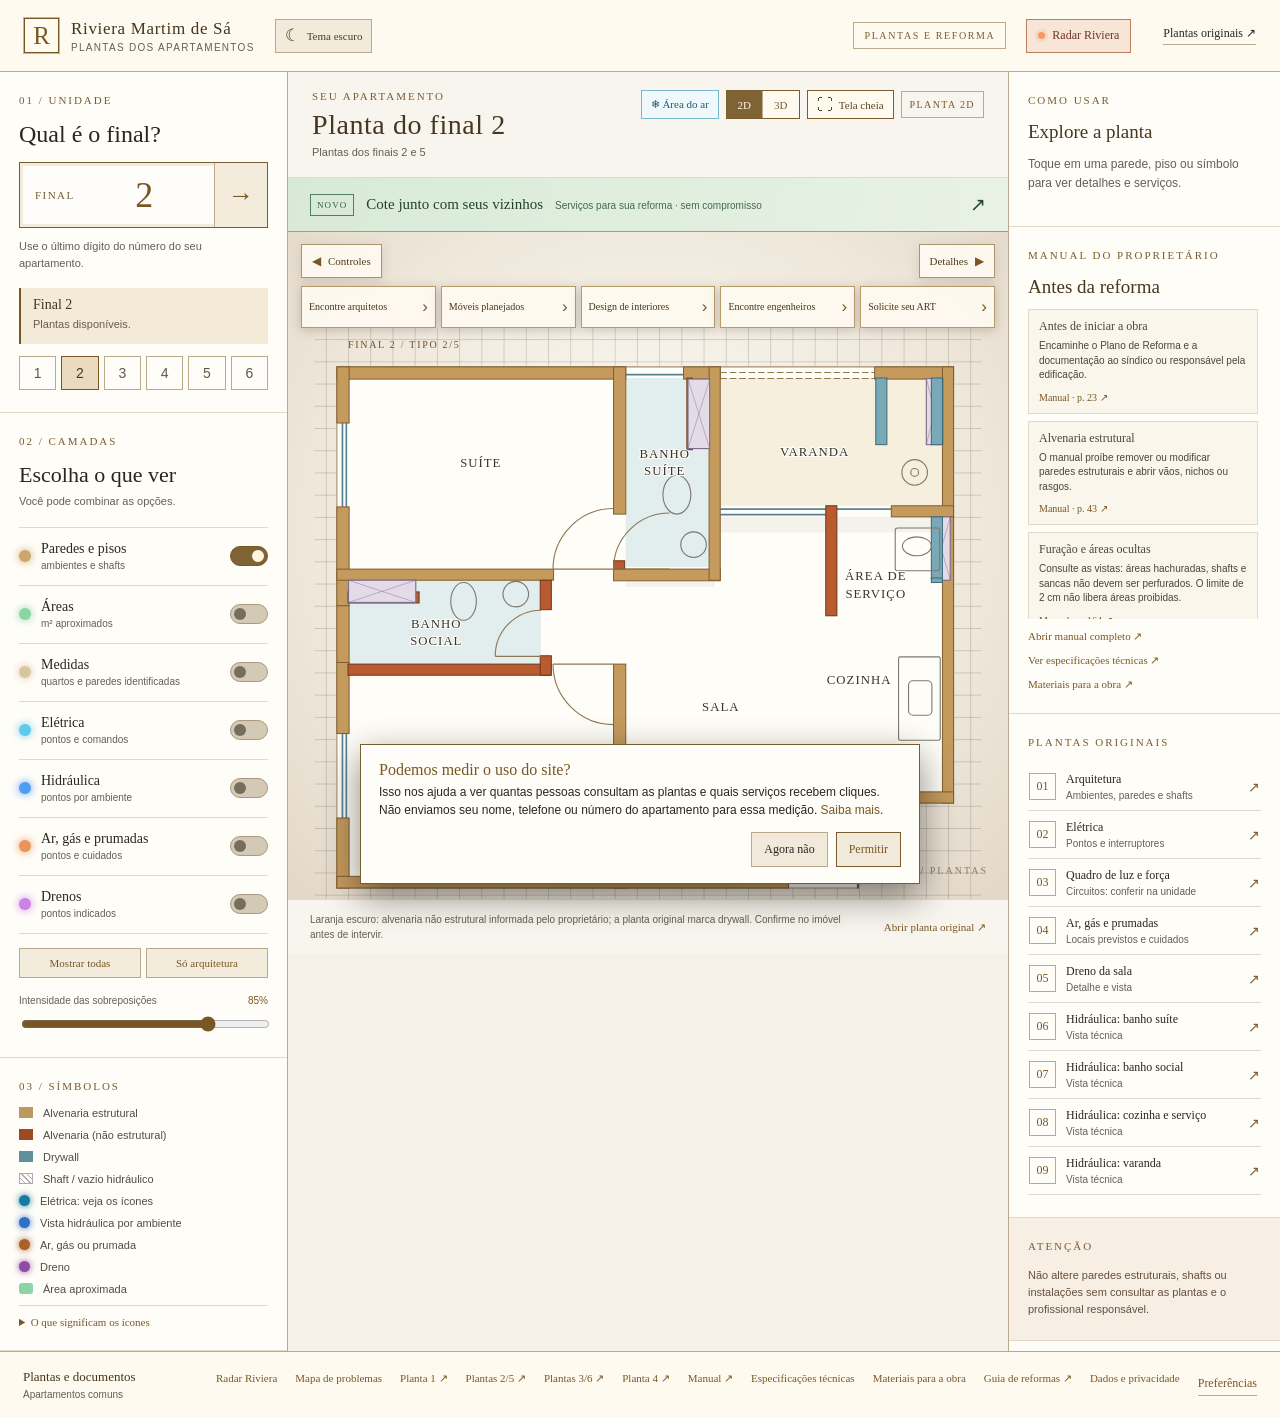
==== commit 1536b92b: "Add resident radar and schematic building heatmap" ====
--- a/index.html
+++ b/index.html
@@ -16,6 +16,7 @@
   <link rel="stylesheet" href="focus.css?v=focus-2">
   <link rel="stylesheet" href="icons.css?v=icons-1">
   <link rel="stylesheet" href="decorado.css?v=decorado-ia-1">
+  <link rel="stylesheet" href="radar-entry.css?v=1">
   <script src="services.js?v=lais-santos-10-1" defer></script>
   <script src="view3d.js?v=decorado-1" defer></script>
   <script src="final4.js?v=icons-1" defer></script>
@@ -31,6 +32,7 @@
       <div class="identity"><span class="identity-mark" aria-hidden="true">R</span><div><strong>Riviera Martim de Sá</strong><small>Plantas dos apartamentos</small></div></div>
       <button id="theme-toggle" class="theme-toggle" type="button" aria-label="Ativar tema escuro" aria-pressed="false"><span class="theme-icon" aria-hidden="true">☾</span><span class="theme-label">Tema escuro</span></button>
       <span class="edition">PLANTAS E REFORMA</span>
+      <a class="radar-toplink" href="radar.html"><span class="radar-toplink-dot" aria-hidden="true"></span>Radar Riviera</a>
       <a class="toplink" href="#documentos" aria-label="Plantas originais"><span class="toplink-copy">Plantas originais</span> <span aria-hidden="true">↗</span></a>
     </header>
     <main id="painel" class="app-layout">
@@ -78,7 +80,7 @@
       </section>
       <aside id="info-panel" class="info-panel" aria-label="Informações da consulta"><div class="panel-section"><div id="selection-kicker" class="section-kicker">COMO USAR</div><div id="selection-info" class="selection-info"><h2>Explore a planta</h2><p>Toque em uma parede, piso ou símbolo para ver detalhes e serviços.</p></div></div><div id="cooling-panel" class="panel-section cooling-panel" hidden><div class="section-kicker">AR-CONDICIONADO PREVISTO</div><h2>9.000 BTU/h na sala</h2><p>Capacidade de refrigeração: cerca de <strong>2,64 kW</strong>. Em condições gerais, atende <strong>10 a 15 m² sem sol direto</strong>. A mancha azul é ilustrativa; não mostra um alcance exato. Sala, cozinha, serviço e circulação formam um espaço aberto de cerca de <span id="cooling-open-area">21</span> m², então o resfriamento pode ser desigual.</p><p><strong>Na planta:</strong> split com evaporadora na sala e condensadora na varanda. O quadro elétrico registra 220 V, 20 A e 815 W para o circuito de ar. Os 815 W não são o consumo medido de um aparelho específico.</p><p>Sol, pessoas, aparelhos e portas abertas mudam a carga térmica. Antes da compra, confira o modelo, o circuito, o dreno e a ventilação da condensadora com um profissional.</p><div class="cooling-sources"><a href="assets/docs/manual-proprietario.pdf#page=106" target="_blank" rel="noopener">Manual · p. 106 ↗</a><a id="cooling-electric-source" href="assets/docs/finais-2-5.pdf#page=3" target="_blank" rel="noopener">Quadro elétrico · p. 3 ↗</a><a href="https://www.daikin.com.br/blog/2025/07/04/o-que-sao-btus-como-funcionam-os-btus-do-ar-condicionado/" target="_blank" rel="noopener">Referência de capacidade ↗</a></div></div><div id="area-section" class="panel-section area-panel" hidden><div class="section-kicker">ÁREAS APROXIMADAS</div><h2>Tamanho dos cômodos</h2><div id="area-content"></div></div><div id="measurement-section" class="panel-section measurement-panel" hidden><div class="section-kicker">MEDIDAS</div><h2>Cotas disponíveis</h2><div id="measurement-content"></div></div><div class="panel-section manual-section"><div class="section-kicker">MANUAL DO PROPRIETÁRIO</div><h2>Antes da reforma</h2><div id="manual-tip-list" class="manual-tip-list"></div><a class="manual-full-link" href="assets/docs/manual-proprietario.pdf" target="_blank" rel="noopener">Abrir manual completo ↗</a><a class="manual-full-link" href="especificacoes.html">Ver especificações técnicas ↗</a><a class="manual-full-link" href="especificacoes.html#compras">Materiais para a obra ↗</a></div><div class="panel-section"><div class="section-kicker">PLANTAS ORIGINAIS</div><div id="source-list" class="source-list"></div></div><div class="panel-section compact-warning"><div class="section-kicker">ATENÇÃO</div><p>Não altere paredes estruturais, shafts ou instalações sem consultar as plantas e o profissional responsável.</p></div></aside>
     </main>
-    <footer id="documentos" class="bottom-bar"><div><strong>Plantas e documentos</strong><span>Apartamentos comuns</span></div><nav aria-label="Documentos originais"><a href="assets/docs/final-1-comum.pdf" target="_blank" rel="noopener">Planta 1 ↗</a><a href="assets/docs/finais-2-5.pdf" target="_blank" rel="noopener">Plantas 2/5 ↗</a><a href="assets/docs/finais-3-6.pdf" target="_blank" rel="noopener">Plantas 3/6 ↗</a><a href="assets/docs/final-4-comum.pdf" target="_blank" rel="noopener">Planta 4 ↗</a><a href="assets/docs/manual-proprietario.pdf" target="_blank" rel="noopener">Manual ↗</a><a href="especificacoes.html">Especificações técnicas</a><a href="especificacoes.html#compras">Materiais para a obra</a><a href="assets/docs/guia-reformas.pdf" target="_blank" rel="noopener">Guia de reformas ↗</a><a href="privacidade.html">Dados e privacidade</a><button id="analytics-preferences" class="analytics-preferences" type="button" hidden>Preferências</button></nav></footer>
+    <footer id="documentos" class="bottom-bar"><div><strong>Plantas e documentos</strong><span>Apartamentos comuns</span></div><nav aria-label="Documentos originais"><a href="radar.html">Radar Riviera</a><a href="predio.html">Mapa de problemas</a><a href="assets/docs/final-1-comum.pdf" target="_blank" rel="noopener">Planta 1 ↗</a><a href="assets/docs/finais-2-5.pdf" target="_blank" rel="noopener">Plantas 2/5 ↗</a><a href="assets/docs/finais-3-6.pdf" target="_blank" rel="noopener">Plantas 3/6 ↗</a><a href="assets/docs/final-4-comum.pdf" target="_blank" rel="noopener">Planta 4 ↗</a><a href="assets/docs/manual-proprietario.pdf" target="_blank" rel="noopener">Manual ↗</a><a href="especificacoes.html">Especificações técnicas</a><a href="especificacoes.html#compras">Materiais para a obra</a><a href="assets/docs/guia-reformas.pdf" target="_blank" rel="noopener">Guia de reformas ↗</a><a href="privacidade.html">Dados e privacidade</a><button id="analytics-preferences" class="analytics-preferences" type="button" hidden>Preferências</button></nav></footer>
   </div>
   <dialog id="decorado-dialog" class="decorado-dialog" aria-labelledby="decorado-title" aria-describedby="decorado-description"><div class="decorado-modal"><div class="decorado-modal-heading"><div><span class="section-kicker">FINAL 4 · APARTAMENTO COMUM</span><h2 id="decorado-title">Visite o decorado</h2></div><button id="decorado-close" class="decorado-close" type="button" aria-label="Fechar vídeo">×</button></div><div class="decorado-versions" role="group" aria-label="Escolha o vídeo"><button type="button" data-decorado-video="ia" data-src="assets/video/final-4-passeio-decorado.mp4" data-poster="assets/video/final-4-passeio-decorado-poster.jpg" data-label="Passeio decorado ilustrativo do final 4" aria-pressed="true"><strong>Passeio decorado</strong><small>11 cenas · 55 segundos</small></button><button type="button" data-decorado-video="maquete" data-src="assets/video/final-4-decorado.mp4" data-poster="assets/video/final-4-decorado-poster.png" data-label="Maquete animada do final 4" aria-pressed="false"><strong>Maquete da planta</strong><small>Geometria da planta · 20 segundos</small></button></div><video id="decorado-video" controls playsinline preload="none" poster="assets/video/final-4-passeio-decorado-poster.jpg" aria-label="Passeio decorado ilustrativo do final 4"><source id="decorado-source" type="video/mp4"></video><p id="decorado-error" class="decorado-error" hidden>Não foi possível carregar o vídeo. Tente novamente em instantes.</p><p id="decorado-description">Passeio ilustrativo do final 4. Móveis, acabamentos e posições podem diferir do apartamento. Consulte a planta e confira medidas e instalações antes de reformar.</p></div></dialog>
   <section id="analytics-consent" class="analytics-consent" aria-label="Privacidade das visitas" hidden><p><strong>Podemos medir o uso do site?</strong> Isso nos ajuda a ver quantas pessoas consultam as plantas e quais serviços recebem cliques. Não enviamos seu nome, telefone ou número do apartamento para essa medição. <a href="privacidade.html">Saiba mais</a>.</p><div><button id="analytics-reject" type="button">Agora não</button><button id="analytics-accept" type="button">Permitir</button></div></section>
--- a/radar-entry.css
+++ b/radar-entry.css
@@ -0,0 +1,7 @@
+.radar-toplink{display:inline-flex;align-items:center;justify-content:center;gap:7px;min-height:34px;padding:6px 11px;border:1px solid #a76b51;background:#40271d;color:#fff0dc;font:12px Georgia,serif;white-space:nowrap}
+.radar-toplink:hover,.radar-toplink:focus-visible{border-color:#d69c72;background:#583225;color:#fff}
+.radar-toplink-dot{width:7px;height:7px;flex:none;border-radius:50%;background:#f39a62;box-shadow:0 0 0 3px #f39a6233}
+html[data-theme="light"] .radar-toplink{border-color:#bb7f61;background:#f7e5d7;color:#6f3522}
+html[data-theme="light"] .radar-toplink:hover,html[data-theme="light"] .radar-toplink:focus-visible{background:#efd3bf;color:#512816}
+@media(max-width:660px){.radar-toplink{margin-left:auto;min-height:32px;padding:5px 8px;font-size:11px}.topbar .toplink{margin-left:0}}
+@media(max-width:380px){.topbar{gap:6px}.topbar .identity{gap:6px}.topbar .identity strong{font-size:11px}.topbar .identity small{font-size:7px}.radar-toplink{padding:5px 6px;font-size:10px}.radar-toplink-dot{width:5px;height:5px}}
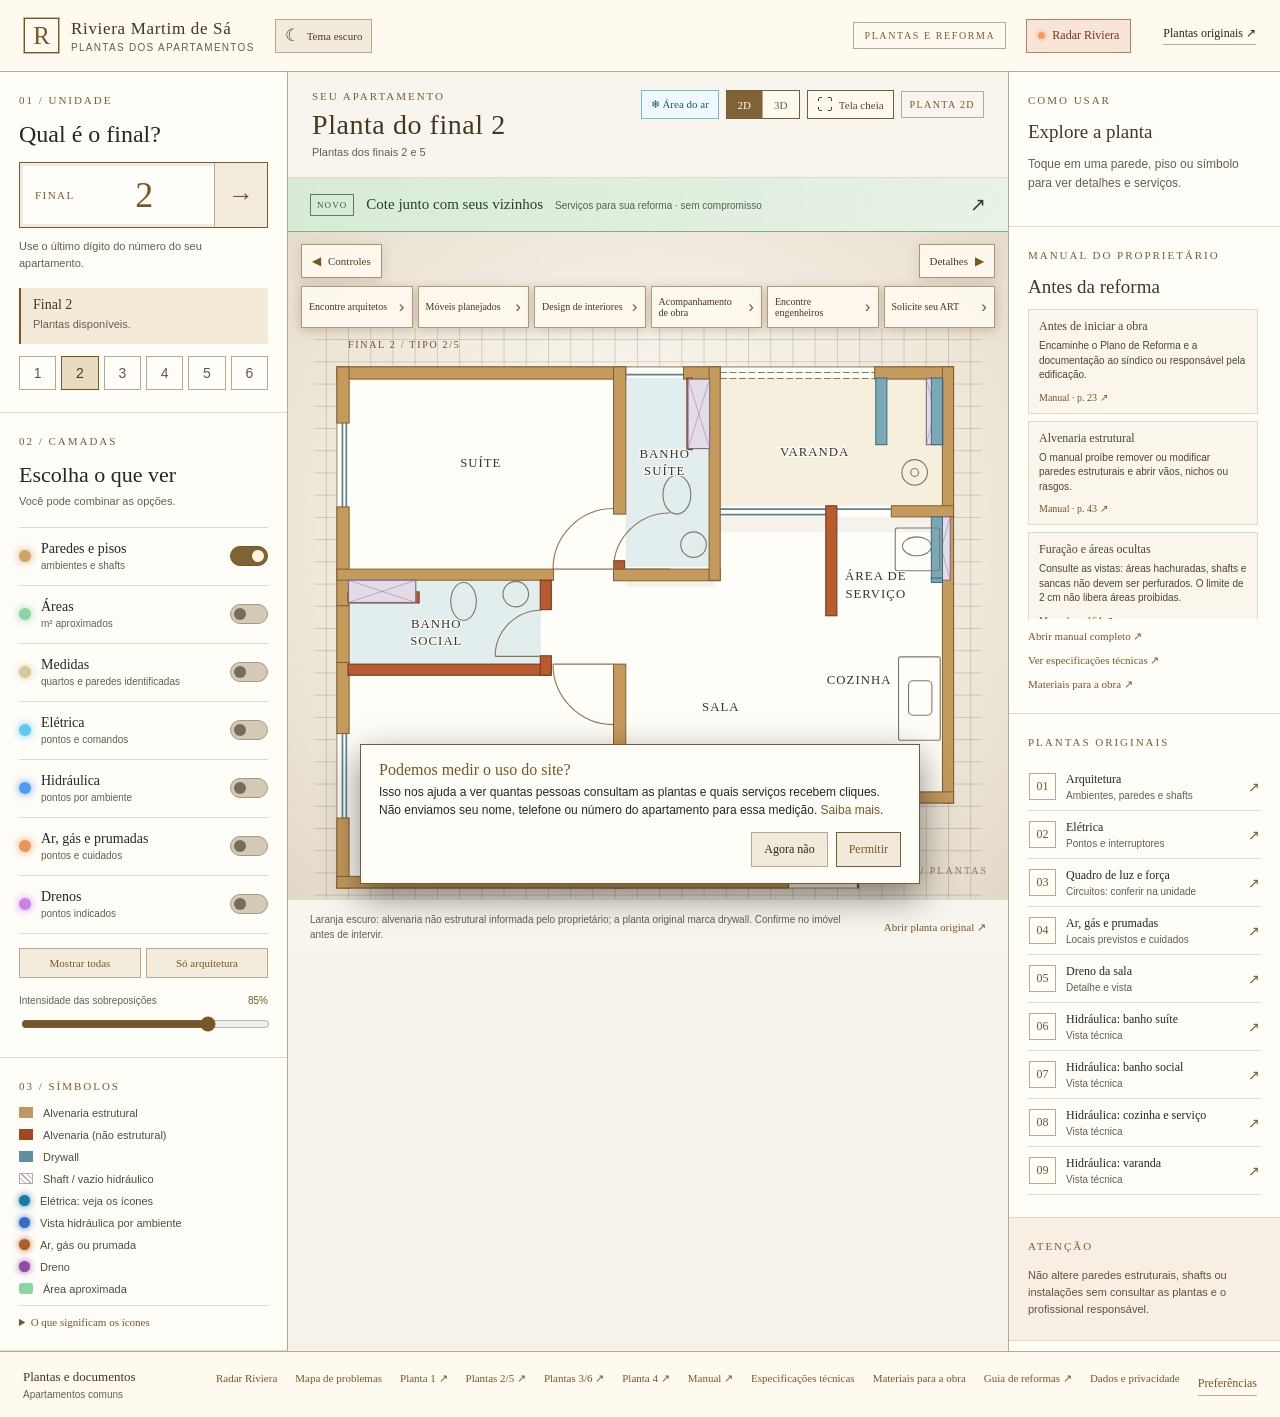
==== commit 1dd64246: "Add Raissa Klasman and construction follow-up service" ====
--- a/index.html
+++ b/index.html
@@ -8,28 +8,28 @@
   <title>Plantas · Riviera Martim de Sá</title>
   <link rel="icon" type="image/svg+xml" href="favicon.svg">
   <script>try{if(localStorage.getItem("riviera-theme")==="dark"){document.documentElement.dataset.theme="dark";document.getElementById("browser-theme-color").content="#0b0b0a"}}catch{}</script>
-  <link rel="stylesheet" href="styles.css?v=avisos-discretos-1">
+  <link rel="stylesheet" href="styles.css?v=raissa-obra-1">
   <link rel="stylesheet" href="dimensions.css?v=mobile-medidas-1">
-  <link rel="stylesheet" href="mobile.css?v=mobile-mapa-3">
+  <link rel="stylesheet" href="mobile.css?v=raissa-obra-1">
   <link rel="stylesheet" href="coletiva.css?v=2">
   <link rel="stylesheet" href="analytics.css?v=1">
   <link rel="stylesheet" href="focus.css?v=focus-2">
   <link rel="stylesheet" href="icons.css?v=icons-1">
   <link rel="stylesheet" href="decorado.css?v=decorado-ia-1">
   <link rel="stylesheet" href="radar-entry.css?v=1">
-  <script src="services.js?v=lais-santos-10-1" defer></script>
+  <script src="services.js?v=raissa-obra-1" defer></script>
   <script src="view3d.js?v=decorado-1" defer></script>
   <script src="final4.js?v=icons-1" defer></script>
   <script src="final1.js?v=icons-1" defer></script>
   <script src="analytics.js?v=1" defer></script>
-  <script src="app.js?v=avisos-discretos-1" defer></script>
+  <script src="app.js?v=gisa-interiores-1" defer></script>
   <script src="decorado.js?v=decorado-ia-1" defer></script>
 </head>
 <body>
   <a class="skip-link" href="#painel">Ir para a planta</a>
   <div class="app-shell">
     <header class="topbar">
-      <div class="identity"><span class="identity-mark" aria-hidden="true">R</span><div><strong>Riviera Martim de Sá</strong><small>Plantas dos apartamentos</small></div></div>
+      <a class="identity" href="./" aria-label="Riviera Martim de Sá, voltar ao início"><span class="identity-mark" aria-hidden="true">R</span><span><strong>Riviera Martim de Sá</strong><small>Plantas dos apartamentos</small></span></a>
       <button id="theme-toggle" class="theme-toggle" type="button" aria-label="Ativar tema escuro" aria-pressed="false"><span class="theme-icon" aria-hidden="true">☾</span><span class="theme-label">Tema escuro</span></button>
       <span class="edition">PLANTAS E REFORMA</span>
       <a class="radar-toplink" href="radar.html"><span class="radar-toplink-dot" aria-hidden="true"></span>Radar Riviera</a>
@@ -67,7 +67,7 @@
           <div id="plan-stage" class="plan-stage"></div>
           <canvas id="plan-3d" aria-label="Vista 3D ilustrativa do apartamento" hidden></canvas>
           <div class="side-toggle-bar" aria-label="Painéis laterais"><button id="toggle-controls" type="button" aria-controls="control-panel" aria-expanded="true" aria-label="Recolher controles"><span class="toggle-icon" aria-hidden="true">◀</span><span class="panel-label">Controles</span></button><button id="toggle-details" type="button" aria-controls="info-panel" aria-expanded="true" aria-label="Recolher detalhes"><span class="panel-label">Detalhes</span><span class="toggle-icon" aria-hidden="true">▶</span></button></div>
-          <nav class="whole-home-actions" aria-label="Profissionais para todo o apartamento"><span class="whole-home-label">PARA TODO O APARTAMENTO</span><div class="whole-home-buttons"><button type="button" data-global-service="arquitetura" aria-label="Encontre arquitetos" aria-controls="service-popover" aria-expanded="false"><span class="service-label-wide" aria-hidden="true">Encontre arquitetos</span><span class="service-label-compact" aria-hidden="true">Arquitetos</span><span class="service-chevron" aria-hidden="true">›</span></button><button type="button" data-global-service="marcenaria" aria-label="Móveis planejados" aria-controls="service-popover" aria-expanded="false"><span class="service-label-wide" aria-hidden="true">Móveis planejados</span><span class="service-label-compact" aria-hidden="true">Planejados</span><span class="service-chevron" aria-hidden="true">›</span></button><button type="button" data-global-service="interiores" aria-label="Design de interiores" aria-controls="service-popover" aria-expanded="false"><span class="service-label-wide" aria-hidden="true">Design de interiores</span><span class="service-label-compact" aria-hidden="true">Interiores</span><span class="service-chevron" aria-hidden="true">›</span></button><button type="button" data-global-service="engenharia" aria-label="Encontre engenheiros" aria-controls="service-popover" aria-expanded="false"><span class="service-label-wide" aria-hidden="true">Encontre engenheiros</span><span class="service-label-compact" aria-hidden="true">Engenheiros</span><span class="service-chevron" aria-hidden="true">›</span></button><button type="button" data-global-service="art" aria-label="Solicite seu ART" aria-controls="service-popover" aria-expanded="false"><span class="service-label-wide" aria-hidden="true">Solicite seu ART</span><span class="service-label-compact" aria-hidden="true">ART</span><span class="service-chevron" aria-hidden="true">›</span></button></div></nav>
+          <nav class="whole-home-actions" aria-label="Profissionais para todo o apartamento"><span class="whole-home-label">PARA TODO O APARTAMENTO</span><div class="whole-home-buttons"><button type="button" data-global-service="arquitetura" aria-label="Encontre arquitetos" aria-controls="service-popover" aria-expanded="false"><span class="service-label-wide" aria-hidden="true">Encontre arquitetos</span><span class="service-label-compact" aria-hidden="true">Arquitetos</span><span class="service-chevron" aria-hidden="true">›</span></button><button type="button" data-global-service="marcenaria" aria-label="Móveis planejados" aria-controls="service-popover" aria-expanded="false"><span class="service-label-wide" aria-hidden="true">Móveis planejados</span><span class="service-label-compact" aria-hidden="true">Planejados</span><span class="service-chevron" aria-hidden="true">›</span></button><button type="button" data-global-service="interiores" aria-label="Design de interiores" aria-controls="service-popover" aria-expanded="false"><span class="service-label-wide" aria-hidden="true">Design de interiores</span><span class="service-label-compact" aria-hidden="true">Interiores</span><span class="service-chevron" aria-hidden="true">›</span></button><button type="button" data-global-service="acompanhamento_obra" aria-label="Acompanhamento de obra" aria-controls="service-popover" aria-expanded="false"><span class="service-label-wide" aria-hidden="true">Acompanhamento de obra</span><span class="service-label-compact" aria-hidden="true">Obra</span><span class="service-chevron" aria-hidden="true">›</span></button><button type="button" data-global-service="engenharia" aria-label="Encontre engenheiros" aria-controls="service-popover" aria-expanded="false"><span class="service-label-wide" aria-hidden="true">Encontre engenheiros</span><span class="service-label-compact" aria-hidden="true">Engenheiros</span><span class="service-chevron" aria-hidden="true">›</span></button><button type="button" data-global-service="art" aria-label="Solicite seu ART" aria-controls="service-popover" aria-expanded="false"><span class="service-label-wide" aria-hidden="true">Solicite seu ART</span><span class="service-label-compact" aria-hidden="true">ART</span><span class="service-chevron" aria-hidden="true">›</span></button></div></nav>
           <section id="tech-popover" class="tech-popover" role="dialog" aria-modal="false" aria-labelledby="tech-title" tabindex="-1" hidden><div class="tech-popover-body"><div class="tech-popover-heading"><button id="tech-close" class="tech-close" type="button" aria-label="Fechar detalhamento">×</button><div id="tech-layer" class="section-kicker">DETALHES DA PLANTA</div><h2 id="tech-title"></h2></div><p id="tech-description" class="tech-description"></p><details id="tech-product-recommendations" class="tech-products" hidden><summary><span id="tech-products-title" class="tech-products-cta">Compras para este ponto</span><span id="tech-products-count" class="tech-products-count"></span></summary><p id="tech-products-note" class="tech-products-note"></p><p id="tech-products-ad-label" class="tech-products-ad-label" hidden>Publicidade · links de afiliado</p><div id="tech-product-grid" class="tech-product-grid"></div><p id="tech-products-disclosure" class="tech-products-disclosure" hidden>O site pode receber comissão pelos links. Confira vendedor, versão, preço e estoque antes de comprar.</p></details><section id="tech-specs" class="tech-specs" aria-label="Especificações técnicas deste ponto" hidden><div class="tech-spec-heading">FICHA TÉCNICA</div><dl id="tech-spec-list"></dl><p id="tech-spec-note"></p><div id="tech-spec-sources" class="tech-spec-sources"></div><a class="tech-spec-all" href="especificacoes.html">Ver lista técnica completa ↗</a></section><div class="tech-evidence"><span id="tech-evidence-label">PLANTA ORIGINAL</span><strong id="tech-source-name"></strong></div><div class="tech-check"><span id="tech-check-label">ANTES DE REFORMAR</span><p id="tech-check-text"></p></div><div class="tech-actions"><a id="tech-source-link" target="_blank" rel="noopener">Abrir planta original ↗</a><a id="tech-secondary-source-link" target="_blank" rel="noopener" hidden></a></div><button id="tech-services-button" class="popover-switch" type="button">Ver serviços para esta área →</button></div></section>
           <section id="service-popover" class="service-popover" role="dialog" aria-modal="false" aria-labelledby="service-title" tabindex="-1" hidden><div class="service-popover-body"><button id="service-close" class="tech-close" type="button" aria-label="Fechar serviços">×</button><button id="service-back" class="service-back" type="button" hidden>← Detalhes da planta</button><div class="section-kicker">SERVIÇOS PARA ESTA ÁREA</div><h2 id="service-title">O que você quer fazer aqui?</h2><p id="service-intro" class="service-intro"></p><div id="service-list" class="service-list"></div><div id="service-results" class="service-results" aria-live="polite" hidden></div><button id="independent-toggle" class="independent-toggle" type="button" aria-label="Ver mais profissionais independentes" aria-controls="independent-list" aria-expanded="false" hidden>Mais <span aria-hidden="true">⌄</span></button><div id="independent-list" class="independent-list" hidden></div><p class="service-disclosure">Confira referências, regras da obra e exigências técnicas antes de contratar.</p></div></section>
           <div id="gesture-hint" class="gesture-hint" hidden>Um dedo gira e inclina · dois dedos aproximam e movem · toque abre detalhes</div>
--- a/styles.css
+++ b/styles.css
@@ -10,7 +10,7 @@
 .area-marker{cursor:pointer}.area-marker rect{fill:#153622;stroke:#75c991;stroke-width:2}.area-marker text{fill:#d6ffe1;font:bold 15px Georgia,serif;pointer-events:none}.area-marker:hover rect,.area-marker.selected-point rect{stroke:#d6ffe1;stroke-width:3}.swatch.areas{background:#8bd4a3;border-radius:3px}
 @media(max-width:900px) and (min-width:661px){.app-layout>.info-panel{grid-template-columns:repeat(2,minmax(0,1fr))}}
 *{box-sizing:border-box}html{scroll-behavior:smooth}body{margin:0;background:var(--bg);color:var(--text);font-family:Arial,Helvetica,sans-serif;font-size:14px}button,input{font:inherit}button{cursor:pointer}a{color:var(--gold);text-decoration:none}a:hover{color:#ffe0a4}:focus-visible{outline:2px solid var(--gold);outline-offset:3px}.skip-link{position:absolute;top:-60px;left:10px;z-index:99;background:var(--gold);color:#13110c;padding:10px}.skip-link:focus{top:10px}
-.app-shell{min-height:100vh;display:flex;flex-direction:column}.topbar{min-height:72px;border-bottom:1px solid var(--line);display:flex;align-items:center;gap:20px;padding:12px 24px;background:#100f0c}.identity{display:flex;align-items:center;gap:12px}.identity-mark{width:35px;height:35px;border:1px solid var(--gold);color:var(--gold);display:grid;place-items:center;font:25px Georgia,serif;box-shadow:inset 0 0 0 3px #100f0c,0 0 0 1px #51422a}.identity strong{display:block;font:17px Georgia,serif;letter-spacing:.04em;font-weight:normal;color:#f2dba8}.identity small{display:block;color:var(--muted);font-size:10px;letter-spacing:.13em;text-transform:uppercase;margin-top:3px}.edition{margin-left:auto;border:1px solid var(--line);padding:7px 10px;color:var(--gold-dim);font:10px Georgia,serif;letter-spacing:.16em;white-space:nowrap}.edition i{font-style:normal;margin:0 3px}.toplink{margin-left:12px;color:var(--text);font:12px Georgia,serif;border-bottom:1px solid var(--line);padding-bottom:3px;white-space:nowrap}
+.app-shell{min-height:100vh;display:flex;flex-direction:column}.topbar{min-height:72px;border-bottom:1px solid var(--line);display:flex;align-items:center;gap:20px;padding:12px 24px;background:#100f0c}.identity{display:flex;align-items:center;gap:12px}.identity:hover strong,.identity:focus-visible strong{text-decoration:underline;text-underline-offset:3px}.identity-mark{width:35px;height:35px;border:1px solid var(--gold);color:var(--gold);display:grid;place-items:center;font:25px Georgia,serif;box-shadow:inset 0 0 0 3px #100f0c,0 0 0 1px #51422a}.identity strong{display:block;font:17px Georgia,serif;letter-spacing:.04em;font-weight:normal;color:#f2dba8}.identity small{display:block;color:var(--muted);font-size:10px;letter-spacing:.13em;text-transform:uppercase;margin-top:3px}.edition{margin-left:auto;border:1px solid var(--line);padding:7px 10px;color:var(--gold-dim);font:10px Georgia,serif;letter-spacing:.16em;white-space:nowrap}.edition i{font-style:normal;margin:0 3px}.toplink{margin-left:12px;color:var(--text);font:12px Georgia,serif;border-bottom:1px solid var(--line);padding-bottom:3px;white-space:nowrap}
 .app-layout{display:grid;grid-template-columns:288px minmax(450px,1fr) 272px;min-height:calc(100vh - 138px);flex:1}.control-panel,.info-panel{background:var(--panel);min-width:0}.control-panel{border-right:1px solid var(--line)}.info-panel{border-left:1px solid var(--line)}.panel-section{padding:22px 19px;border-bottom:1px solid var(--line-soft)}.section-kicker{font:11px Georgia,serif;letter-spacing:.18em;color:var(--gold-dim);text-transform:uppercase;margin-bottom:15px}.final-section label{display:block;font:24px Georgia,serif;color:var(--text);margin-bottom:14px}.final-entry{height:66px;border:1px solid var(--gold-dim);display:flex;align-items:center;background:#0d0c0a;box-shadow:0 0 0 3px #211d15 inset}.final-entry>span{font:11px Georgia,serif;color:var(--gold-dim);letter-spacing:.13em;padding-left:15px}.final-entry input{min-width:0;flex:1;width:50px;border:0;outline:0;background:transparent;color:var(--gold);font:36px Georgia,serif;text-align:center;height:100%}.final-entry input::placeholder{color:#69583b}.final-entry button{height:100%;width:53px;border:0;border-left:1px solid var(--line);background:#1d1a14;color:var(--gold);font-size:26px}.final-entry button:hover{background:#302817}.final-section>p,.subtle{color:var(--muted);font-size:11px;line-height:1.5;margin:10px 0 0}.final-result{border-left:2px solid var(--gold);padding:9px 12px;background:#201b13;margin-top:17px;min-height:56px}.final-result.pending{border-color:#b17a58;background:#241a16}.final-result strong{display:block;font:14px Georgia,serif;color:#edd7a8}.final-result span{display:block;color:var(--muted);font-size:11px;line-height:1.35;margin-top:4px}.quick-finals{display:grid;grid-template-columns:repeat(6,1fr);gap:5px;margin-top:12px}.quick-finals button{border:1px solid var(--line);background:#0e0d0b;color:#bcad91;height:34px}.quick-finals button:hover,.quick-finals button[aria-pressed=true]{border-color:var(--gold);color:var(--gold);background:#2c2416}
 .layers-section h2,.selection-info h2{font:22px Georgia,serif;font-weight:normal;margin:0}.layers-section .subtle{margin:5px 0 17px}.layer-list{display:flex;flex-direction:column;border-top:1px solid var(--line-soft)}.layer-row{display:flex;align-items:center;gap:10px;min-height:58px;border-bottom:1px solid var(--line-soft);cursor:pointer}.layer-row:hover{background:#191610}.layer-color{height:12px;width:12px;flex:none;border-radius:50%;background:var(--layer-color);box-shadow:0 0 8px var(--layer-color)}.layer-copy{flex:1;min-width:0}.layer-copy strong{display:block;font:14px Georgia,serif;font-weight:normal}.layer-copy small{display:block;font-size:10px;color:var(--muted);margin-top:3px}.layer-row input{position:absolute;opacity:0;width:1px;height:1px}.switch{position:relative;flex:none;width:38px;height:20px;border-radius:30px;background:#3d372a;border:1px solid #65563a}.switch:after{content:"";position:absolute;left:3px;top:3px;width:12px;height:12px;border-radius:50%;background:#9e8c6d;transition:transform .18s}.layer-row input:checked+.switch{background:#785c30;border-color:var(--gold)}.layer-row input:checked+.switch:after{transform:translateX(18px);background:#ffe0a4}.layer-row input:focus-visible+.switch{outline:2px solid var(--gold);outline-offset:3px}.layer-actions{display:flex;gap:5px;margin-top:14px}.layer-actions button{flex:1;background:#1d1a14;border:1px solid var(--line);color:var(--gold);padding:8px 6px;font:11px Georgia,serif}.layer-actions button:hover{border-color:var(--gold)}.opacity-label{display:flex;justify-content:space-between;gap:8px;color:var(--muted);font-size:10px;margin-top:17px}.opacity-label output{color:var(--gold)}#overlay-opacity{width:100%;accent-color:var(--gold);margin-top:10px}.legend{display:grid;gap:10px}.legend>div{display:flex;align-items:center;gap:10px;color:#c9bfac;font-size:11px}.swatch{width:14px;height:11px;display:block;flex:none}.swatch.structural{background:#bc9960}.swatch.drywall{background:#618f9d}.swatch.shaft{border:1px solid #b5a6bb;background:repeating-linear-gradient(45deg,transparent 0 3px,#b5a6bb 3px 4px)}.swatch.electric,.swatch.hydraulic,.swatch.systems,.swatch.drains{border-radius:50%;height:11px;width:11px;box-shadow:0 0 7px currentColor}.swatch.electric{background:var(--cyan);color:var(--cyan)}.swatch.hydraulic{background:var(--blue);color:var(--blue)}.swatch.systems{background:var(--orange);color:var(--orange)}.swatch.drains{background:var(--purple);color:var(--purple)}
 .layers-section.is-disabled .layer-list,.layers-section.is-disabled .layer-actions,.layers-section.is-disabled .opacity-label,.layers-section.is-disabled #overlay-opacity{opacity:.42}.layers-section.is-disabled .layer-row{cursor:default}.layers-section.is-disabled .layer-row:hover{background:transparent}.layer-actions button:disabled{cursor:default}
@@ -226,7 +226,7 @@
 /* Atalhos para profissionais que atendem o apartamento inteiro. */
 .whole-home-actions{position:absolute;z-index:6;top:54px;left:13px;right:13px;width:auto;touch-action:auto}
 .whole-home-label{display:none}
-.whole-home-buttons{display:grid;grid-template-columns:repeat(5,minmax(0,1fr));gap:5px}
+.whole-home-buttons{display:grid;grid-template-columns:repeat(6,minmax(0,1fr));gap:5px}
 .whole-home-buttons button{display:flex;align-items:center;justify-content:space-between;gap:6px;min-height:42px;width:100%;padding:6px 7px;border:1px solid #836a42;background:#191711eb;color:#f0d7a7;text-align:left;font:10px Georgia,serif;line-height:1.12;box-shadow:0 2px 10px #0007;white-space:normal}
 .whole-home-buttons button .service-chevron{font:17px Arial,sans-serif;line-height:.8;color:var(--gold)}
 .whole-home-buttons .service-label-compact{display:none}
@@ -243,7 +243,7 @@
 @media(min-width:661px) and (max-width:1150px){
   .whole-home-buttons{grid-template-columns:repeat(6,minmax(0,1fr))}
   .whole-home-buttons button{grid-column:span 2;min-height:37px;padding:4px 6px}
-  .whole-home-buttons button:nth-child(n+4){grid-column:span 3}
+  .whole-home-buttons button:nth-child(n+4){grid-column:span 2}
   .plan-stage,#plan-3d,.dimension-status{top:144px}
   #plan-3d{height:calc(100% - 144px)}
   .area-status{top:183px}
@@ -285,6 +285,19 @@
 html[data-theme="light"] .sponsor-card--premium .premium-calendar-note{color:#564762}
 html[data-theme="light"] .sponsor-card--premium a{border-color:#765289;background:#66467e;color:#fff}
 html[data-theme="light"] .sponsor-card--premium a:hover{background:#53356d}
+.sponsor-card--editorial{padding:11px;min-width:0}
+.sponsor-card--editorial .premium-name{display:inline-block;white-space:normal;overflow-wrap:anywhere;font-size:11px;animation:none}
+.sponsor-card--editorial .editorial-headline{margin:11px 0 8px;color:#f7e8fc;font:700 17px/1.18 Georgia,serif}
+.sponsor-card--editorial .editorial-copy{margin:0 0 11px;color:#e9dfeb;font:11px/1.43 Arial,sans-serif}
+.sponsor-card--editorial .editorial-condition{margin:13px 0 10px;padding:10px;border:1px solid #e5b977;border-radius:7px;background:linear-gradient(125deg,#654878,#3c304c)}
+.sponsor-card--editorial .editorial-condition-label{display:block;color:#f7dca5;font:700 9px/1.2 Arial,sans-serif;letter-spacing:.12em;text-transform:uppercase}
+.sponsor-card--editorial .editorial-condition strong{display:block;margin:5px 0 0;color:#fff9eb;font:700 14px/1.25 Georgia,serif}
+.sponsor-card--editorial a{display:flex;margin-top:12px;min-height:44px}
+html[data-theme="light"] .sponsor-card--editorial .editorial-headline{color:#4a305b}
+html[data-theme="light"] .sponsor-card--editorial .editorial-copy{color:#4c4350}
+html[data-theme="light"] .sponsor-card--editorial .editorial-condition{border-color:#d8ad66;background:linear-gradient(115deg,#fff0d8,#f7e7f8)}
+html[data-theme="light"] .sponsor-card--editorial .editorial-condition-label{color:#8a542e}
+html[data-theme="light"] .sponsor-card--editorial .editorial-condition strong{color:#4b2f47}
 @keyframes premium-ring-flow{0%{background-position:0 0,0% 50%}50%{background-position:0 0,100% 50%}100%{background-position:0 0,0% 50%}}
 @media(prefers-reduced-motion:reduce){.sponsor-card--premium .premium-name{animation:none}}
 @media(max-width:660px){.sponsor-card--premium .premium-calendar{padding:8px}.sponsor-card--premium .premium-calendar-day{padding:6px 4px}.sponsor-card--premium a{min-height:44px}}
--- a/mobile.css
+++ b/mobile.css
@@ -61,7 +61,7 @@
   #plan-3d{bottom:112px;height:calc(100% - 160px)}
   .whole-home-actions{top:auto;left:0;right:0;bottom:59px;width:100%;z-index:4;overflow:hidden}
   .whole-home-label{display:none}
-  .whole-home-buttons{display:grid;grid-template-columns:repeat(5,minmax(0,1fr));gap:3px;padding:3px 6px}
+  .whole-home-buttons{display:grid;grid-template-columns:repeat(6,minmax(0,1fr));gap:3px;padding:3px 6px}
   .whole-home-buttons button,.whole-home-buttons button:nth-child(n+4){grid-column:auto;justify-content:center;min-width:0;width:100%;min-height:44px;padding:4px 2px;font-size:9px;line-height:1.1;text-align:center;white-space:normal;box-shadow:none}
   .whole-home-buttons .service-label-wide,.whole-home-buttons .service-chevron{display:none}
   .whole-home-buttons .service-label-compact{display:inline}
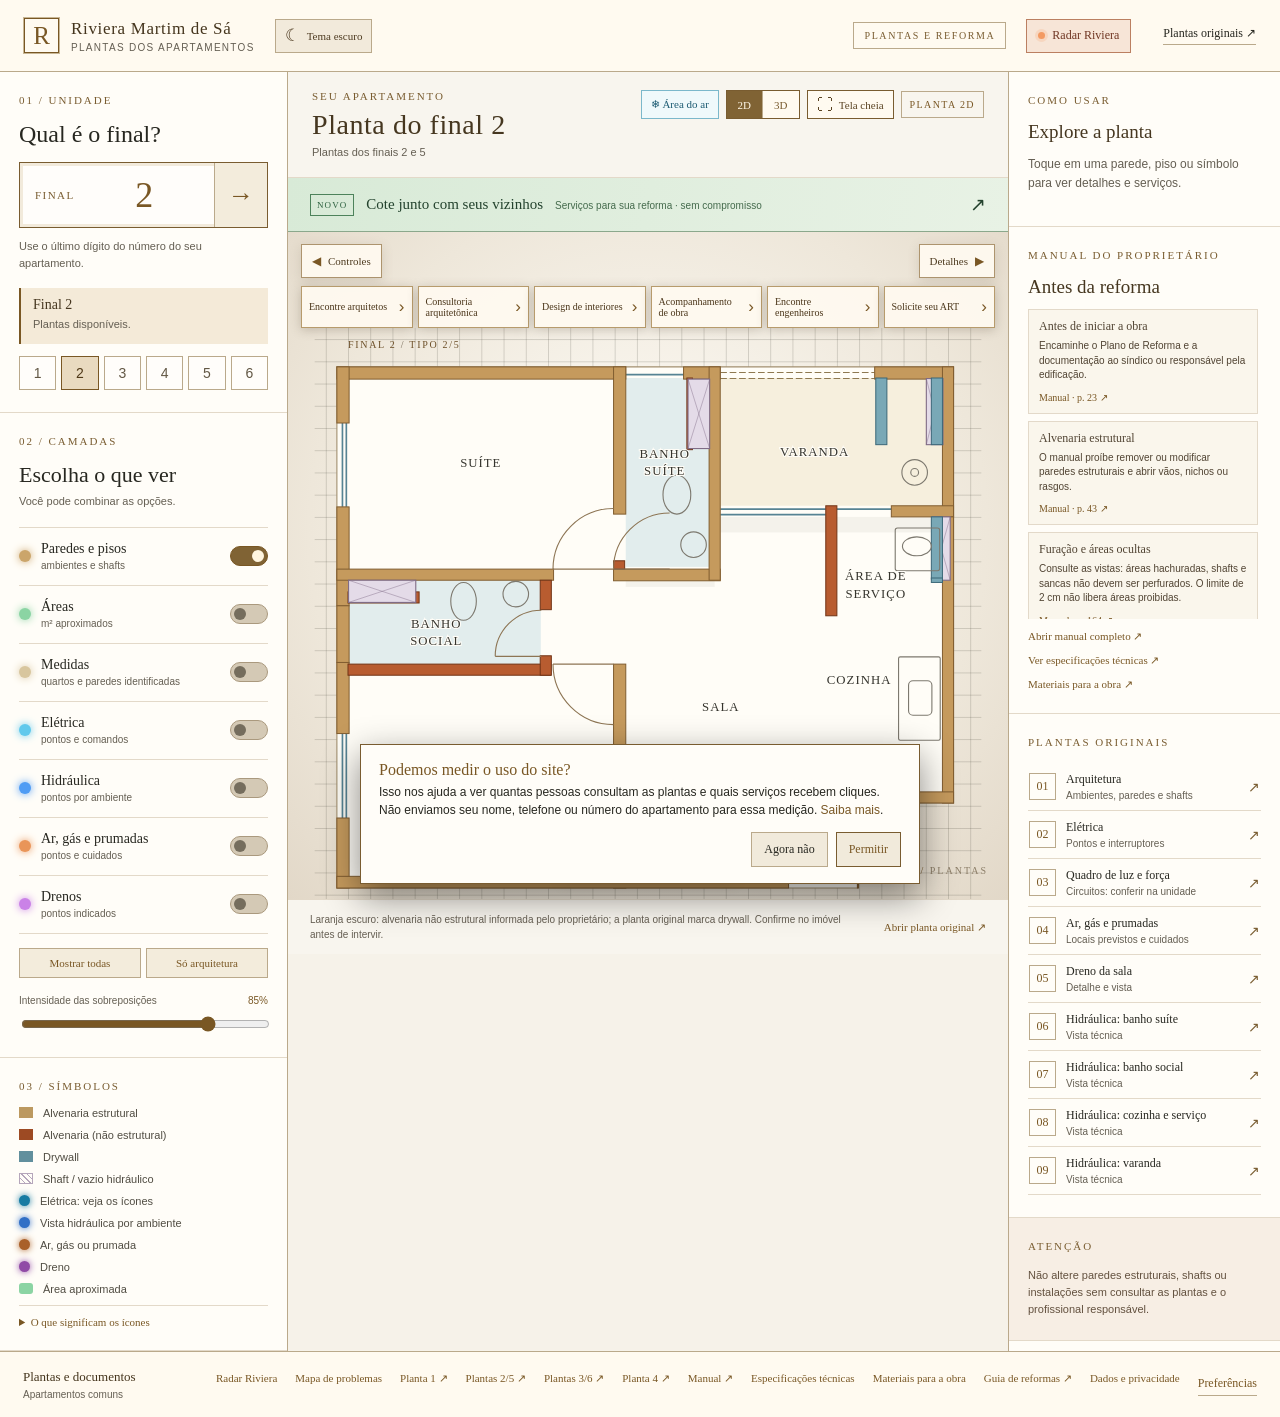
==== commit ac123308: "Replace planned furniture listing with Raissa architectural consulting" ====
--- a/index.html
+++ b/index.html
@@ -17,7 +17,7 @@
   <link rel="stylesheet" href="icons.css?v=icons-1">
   <link rel="stylesheet" href="decorado.css?v=decorado-ia-1">
   <link rel="stylesheet" href="radar-entry.css?v=1">
-  <script src="services.js?v=raissa-obra-1" defer></script>
+  <script src="services.js?v=raissa-consultoria-1" defer></script>
   <script src="view3d.js?v=decorado-1" defer></script>
   <script src="final4.js?v=icons-1" defer></script>
   <script src="final1.js?v=icons-1" defer></script>
@@ -67,7 +67,7 @@
           <div id="plan-stage" class="plan-stage"></div>
           <canvas id="plan-3d" aria-label="Vista 3D ilustrativa do apartamento" hidden></canvas>
           <div class="side-toggle-bar" aria-label="Painéis laterais"><button id="toggle-controls" type="button" aria-controls="control-panel" aria-expanded="true" aria-label="Recolher controles"><span class="toggle-icon" aria-hidden="true">◀</span><span class="panel-label">Controles</span></button><button id="toggle-details" type="button" aria-controls="info-panel" aria-expanded="true" aria-label="Recolher detalhes"><span class="panel-label">Detalhes</span><span class="toggle-icon" aria-hidden="true">▶</span></button></div>
-          <nav class="whole-home-actions" aria-label="Profissionais para todo o apartamento"><span class="whole-home-label">PARA TODO O APARTAMENTO</span><div class="whole-home-buttons"><button type="button" data-global-service="arquitetura" aria-label="Encontre arquitetos" aria-controls="service-popover" aria-expanded="false"><span class="service-label-wide" aria-hidden="true">Encontre arquitetos</span><span class="service-label-compact" aria-hidden="true">Arquitetos</span><span class="service-chevron" aria-hidden="true">›</span></button><button type="button" data-global-service="marcenaria" aria-label="Móveis planejados" aria-controls="service-popover" aria-expanded="false"><span class="service-label-wide" aria-hidden="true">Móveis planejados</span><span class="service-label-compact" aria-hidden="true">Planejados</span><span class="service-chevron" aria-hidden="true">›</span></button><button type="button" data-global-service="interiores" aria-label="Design de interiores" aria-controls="service-popover" aria-expanded="false"><span class="service-label-wide" aria-hidden="true">Design de interiores</span><span class="service-label-compact" aria-hidden="true">Interiores</span><span class="service-chevron" aria-hidden="true">›</span></button><button type="button" data-global-service="acompanhamento_obra" aria-label="Acompanhamento de obra" aria-controls="service-popover" aria-expanded="false"><span class="service-label-wide" aria-hidden="true">Acompanhamento de obra</span><span class="service-label-compact" aria-hidden="true">Obra</span><span class="service-chevron" aria-hidden="true">›</span></button><button type="button" data-global-service="engenharia" aria-label="Encontre engenheiros" aria-controls="service-popover" aria-expanded="false"><span class="service-label-wide" aria-hidden="true">Encontre engenheiros</span><span class="service-label-compact" aria-hidden="true">Engenheiros</span><span class="service-chevron" aria-hidden="true">›</span></button><button type="button" data-global-service="art" aria-label="Solicite seu ART" aria-controls="service-popover" aria-expanded="false"><span class="service-label-wide" aria-hidden="true">Solicite seu ART</span><span class="service-label-compact" aria-hidden="true">ART</span><span class="service-chevron" aria-hidden="true">›</span></button></div></nav>
+          <nav class="whole-home-actions" aria-label="Profissionais para todo o apartamento"><span class="whole-home-label">PARA TODO O APARTAMENTO</span><div class="whole-home-buttons"><button type="button" data-global-service="arquitetura" aria-label="Encontre arquitetos" aria-controls="service-popover" aria-expanded="false"><span class="service-label-wide" aria-hidden="true">Encontre arquitetos</span><span class="service-label-compact" aria-hidden="true">Arquitetos</span><span class="service-chevron" aria-hidden="true">›</span></button><button type="button" data-global-service="consultoria_arquitetonica" aria-label="Consultoria arquitetônica" aria-controls="service-popover" aria-expanded="false"><span class="service-label-wide" aria-hidden="true">Consultoria arquitetônica</span><span class="service-label-compact" aria-hidden="true">Consultoria</span><span class="service-chevron" aria-hidden="true">›</span></button><button type="button" data-global-service="interiores" aria-label="Design de interiores" aria-controls="service-popover" aria-expanded="false"><span class="service-label-wide" aria-hidden="true">Design de interiores</span><span class="service-label-compact" aria-hidden="true">Interiores</span><span class="service-chevron" aria-hidden="true">›</span></button><button type="button" data-global-service="acompanhamento_obra" aria-label="Acompanhamento de obra" aria-controls="service-popover" aria-expanded="false"><span class="service-label-wide" aria-hidden="true">Acompanhamento de obra</span><span class="service-label-compact" aria-hidden="true">Obra</span><span class="service-chevron" aria-hidden="true">›</span></button><button type="button" data-global-service="engenharia" aria-label="Encontre engenheiros" aria-controls="service-popover" aria-expanded="false"><span class="service-label-wide" aria-hidden="true">Encontre engenheiros</span><span class="service-label-compact" aria-hidden="true">Engenheiros</span><span class="service-chevron" aria-hidden="true">›</span></button><button type="button" data-global-service="art" aria-label="Solicite seu ART" aria-controls="service-popover" aria-expanded="false"><span class="service-label-wide" aria-hidden="true">Solicite seu ART</span><span class="service-label-compact" aria-hidden="true">ART</span><span class="service-chevron" aria-hidden="true">›</span></button></div></nav>
           <section id="tech-popover" class="tech-popover" role="dialog" aria-modal="false" aria-labelledby="tech-title" tabindex="-1" hidden><div class="tech-popover-body"><div class="tech-popover-heading"><button id="tech-close" class="tech-close" type="button" aria-label="Fechar detalhamento">×</button><div id="tech-layer" class="section-kicker">DETALHES DA PLANTA</div><h2 id="tech-title"></h2></div><p id="tech-description" class="tech-description"></p><details id="tech-product-recommendations" class="tech-products" hidden><summary><span id="tech-products-title" class="tech-products-cta">Compras para este ponto</span><span id="tech-products-count" class="tech-products-count"></span></summary><p id="tech-products-note" class="tech-products-note"></p><p id="tech-products-ad-label" class="tech-products-ad-label" hidden>Publicidade · links de afiliado</p><div id="tech-product-grid" class="tech-product-grid"></div><p id="tech-products-disclosure" class="tech-products-disclosure" hidden>O site pode receber comissão pelos links. Confira vendedor, versão, preço e estoque antes de comprar.</p></details><section id="tech-specs" class="tech-specs" aria-label="Especificações técnicas deste ponto" hidden><div class="tech-spec-heading">FICHA TÉCNICA</div><dl id="tech-spec-list"></dl><p id="tech-spec-note"></p><div id="tech-spec-sources" class="tech-spec-sources"></div><a class="tech-spec-all" href="especificacoes.html">Ver lista técnica completa ↗</a></section><div class="tech-evidence"><span id="tech-evidence-label">PLANTA ORIGINAL</span><strong id="tech-source-name"></strong></div><div class="tech-check"><span id="tech-check-label">ANTES DE REFORMAR</span><p id="tech-check-text"></p></div><div class="tech-actions"><a id="tech-source-link" target="_blank" rel="noopener">Abrir planta original ↗</a><a id="tech-secondary-source-link" target="_blank" rel="noopener" hidden></a></div><button id="tech-services-button" class="popover-switch" type="button">Ver serviços para esta área →</button></div></section>
           <section id="service-popover" class="service-popover" role="dialog" aria-modal="false" aria-labelledby="service-title" tabindex="-1" hidden><div class="service-popover-body"><button id="service-close" class="tech-close" type="button" aria-label="Fechar serviços">×</button><button id="service-back" class="service-back" type="button" hidden>← Detalhes da planta</button><div class="section-kicker">SERVIÇOS PARA ESTA ÁREA</div><h2 id="service-title">O que você quer fazer aqui?</h2><p id="service-intro" class="service-intro"></p><div id="service-list" class="service-list"></div><div id="service-results" class="service-results" aria-live="polite" hidden></div><button id="independent-toggle" class="independent-toggle" type="button" aria-label="Ver mais profissionais independentes" aria-controls="independent-list" aria-expanded="false" hidden>Mais <span aria-hidden="true">⌄</span></button><div id="independent-list" class="independent-list" hidden></div><p class="service-disclosure">Confira referências, regras da obra e exigências técnicas antes de contratar.</p></div></section>
           <div id="gesture-hint" class="gesture-hint" hidden>Um dedo gira e inclina · dois dedos aproximam e movem · toque abre detalhes</div>
